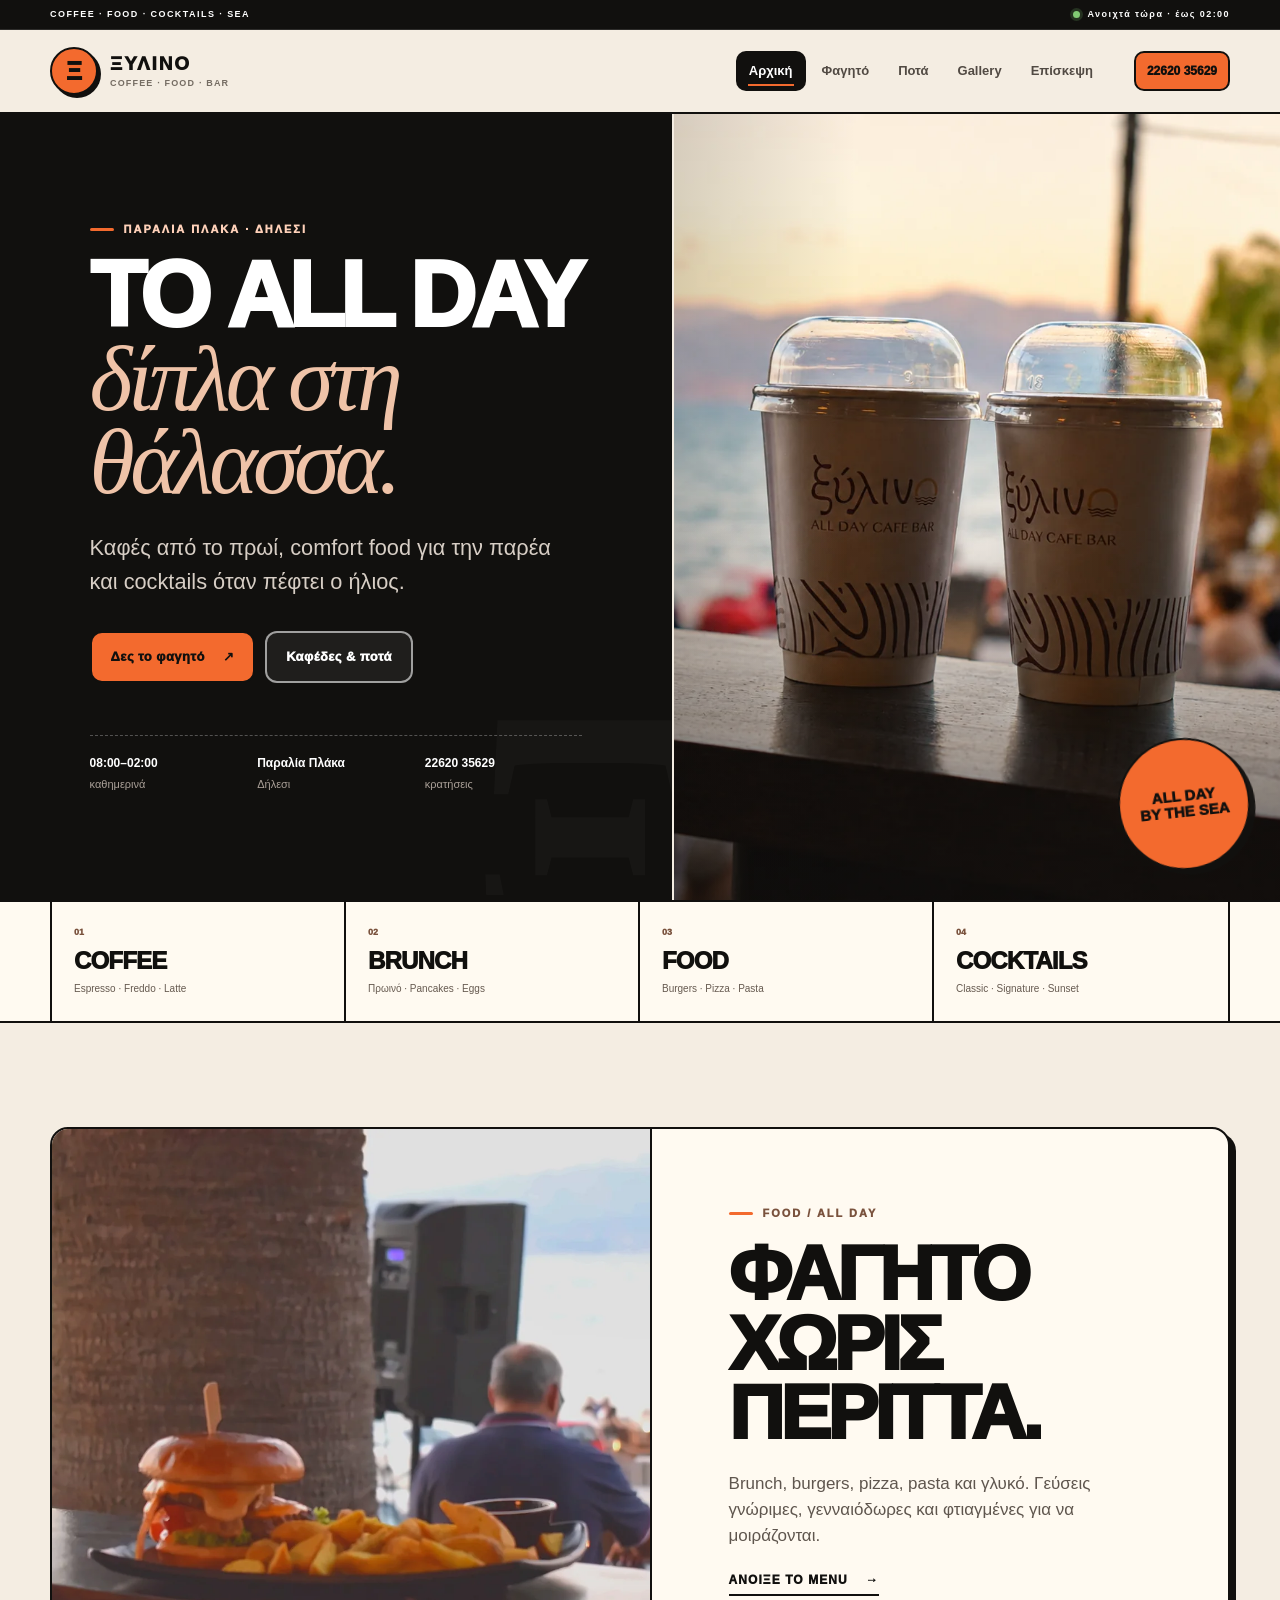
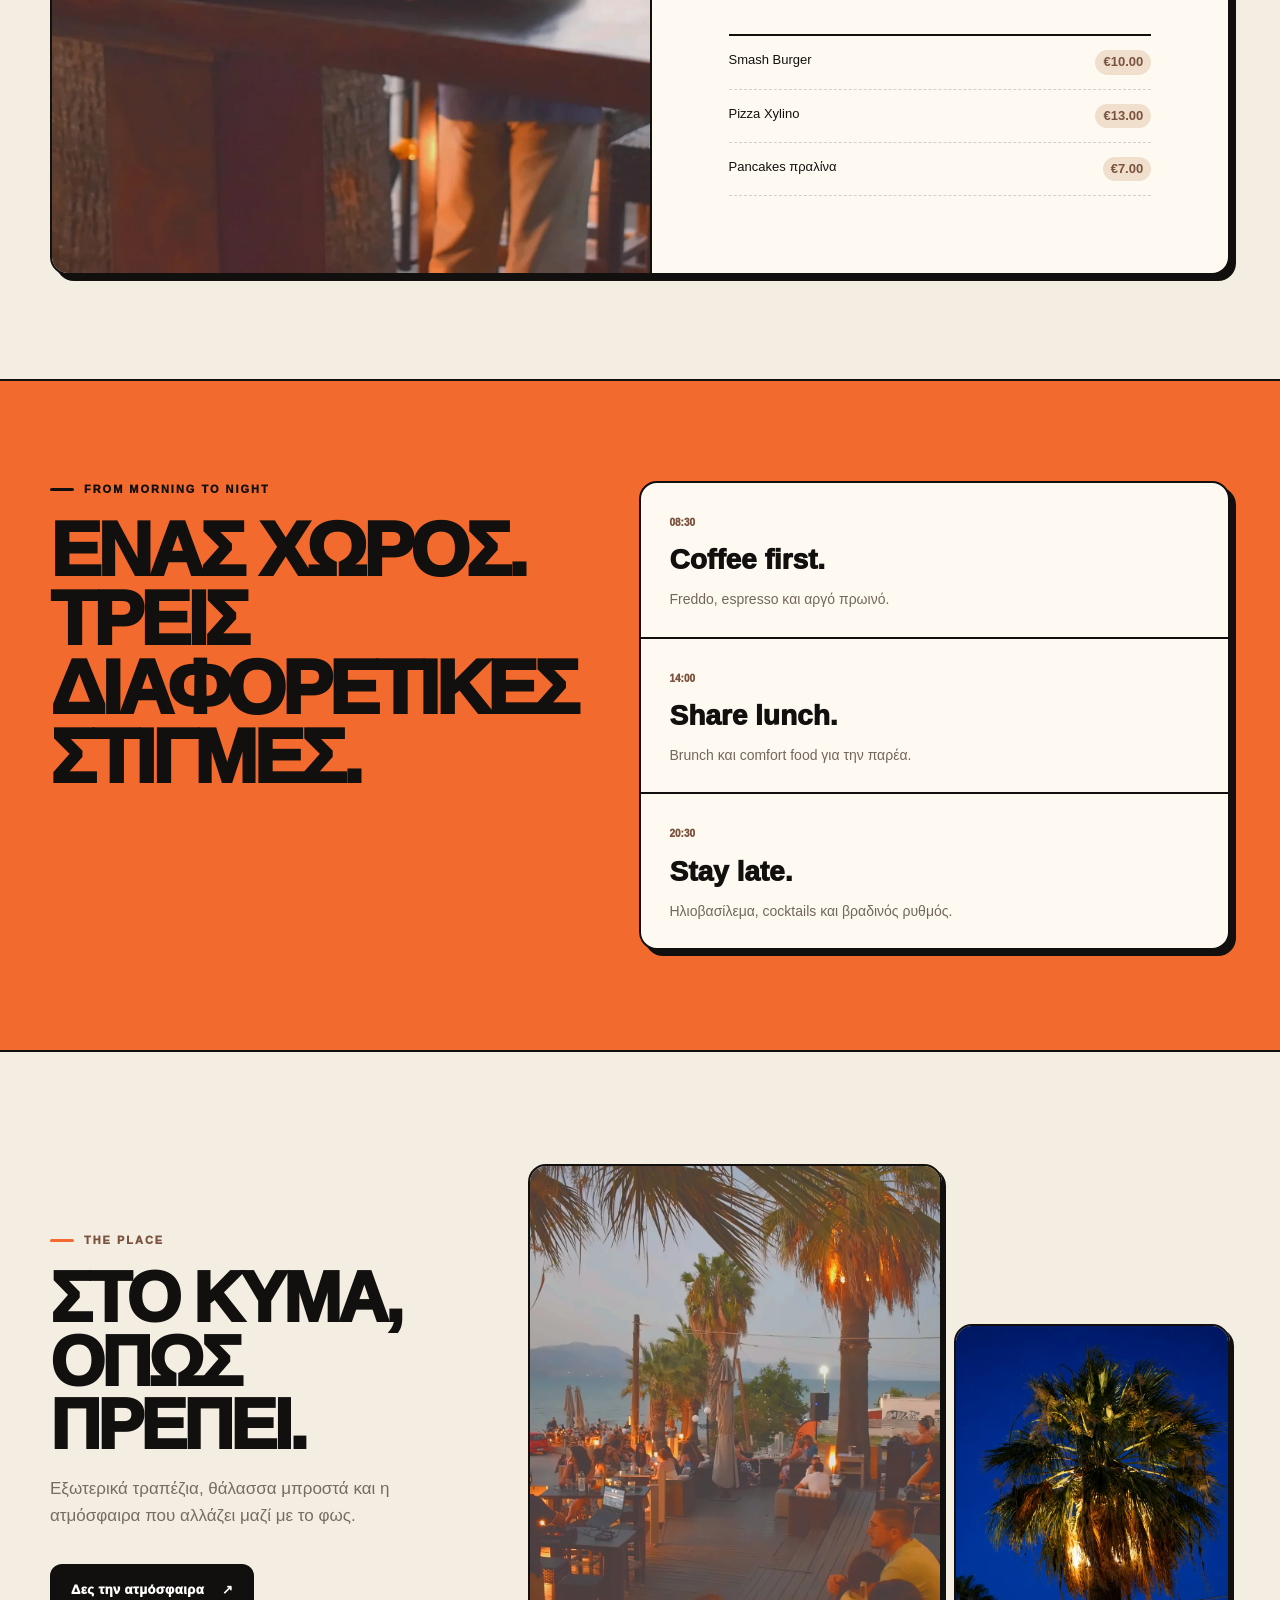
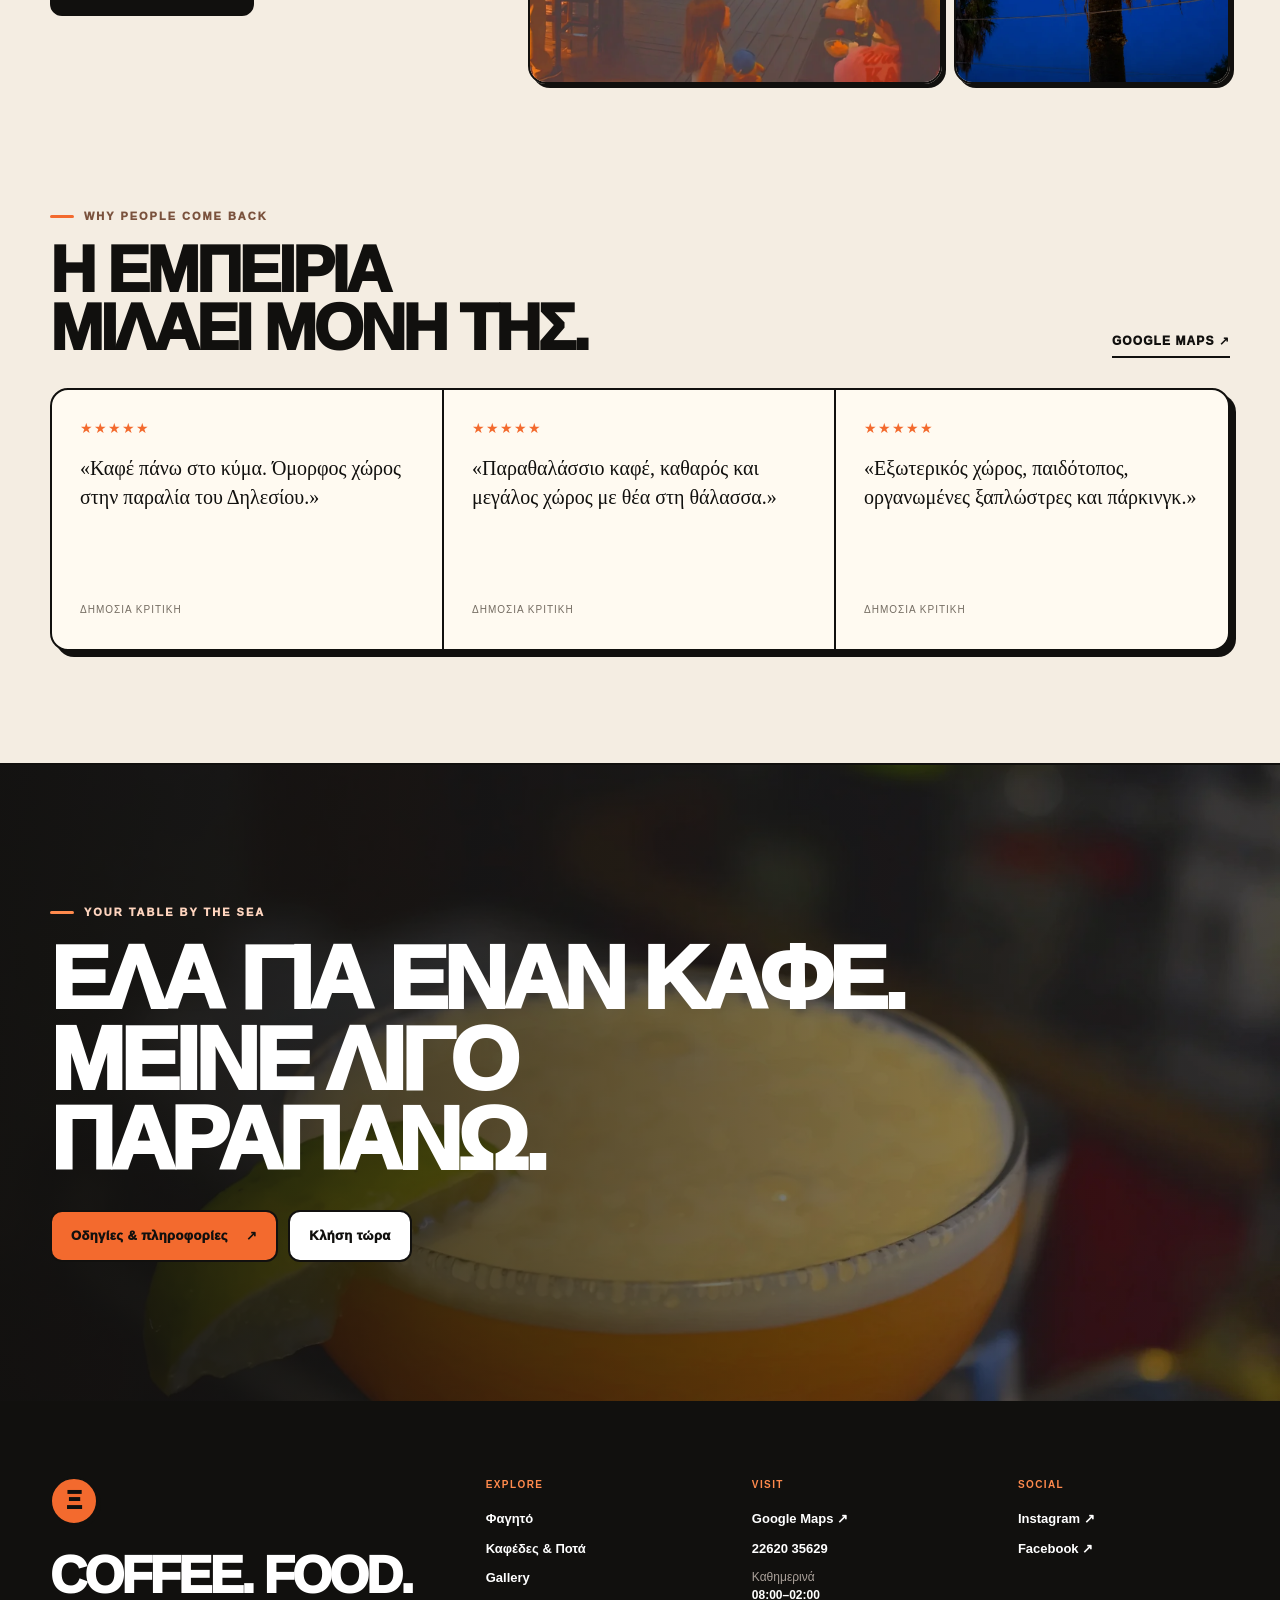
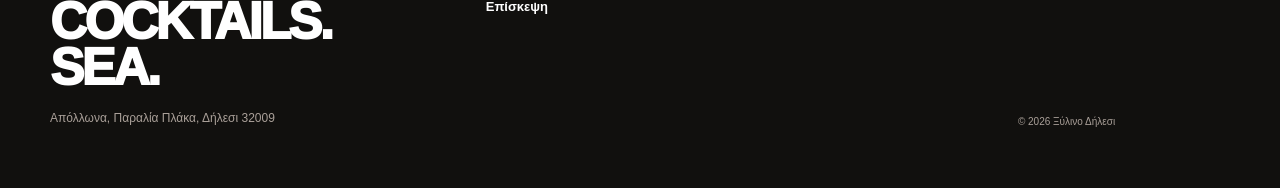
==== index.html @ b6921d98 "Add files via upload" ====
<!doctype html><html lang="el"><head>
<meta charset="utf-8">
<meta name="viewport" content="width=device-width,initial-scale=1,viewport-fit=cover">
<meta name="theme-color" content="#11100e">
<title>Ξύλινο Δήλεσι | Café Bar Restaurant στην Παραλία Πλάκα</title>
<meta name="description" content="Ξύλινο στο Δήλεσι: all day café, bar και restaurant στην Παραλία Πλάκα. Δείτε φαγητό, καφέδες, cocktails, τιμές και στοιχεία επικοινωνίας.">
<meta name="robots" content="index,follow,max-image-preview:large">
<link rel="canonical" href="https://xylinocafe.gr/">
<link rel="alternate" hreflang="el-GR" href="https://xylinocafe.gr/">
<link rel="alternate" hreflang="x-default" href="https://xylinocafe.gr/">
<meta property="og:type" content="website">
<meta property="og:locale" content="el_GR">
<meta property="og:site_name" content="Ξύλινο Δήλεσι">
<meta property="og:title" content="Ξύλινο Δήλεσι | Café Bar Restaurant στην Παραλία Πλάκα">
<meta property="og:description" content="Ξύλινο στο Δήλεσι: all day café, bar και restaurant στην Παραλία Πλάκα. Δείτε φαγητό, καφέδες, cocktails, τιμές και στοιχεία επικοινωνίας.">
<meta property="og:url" content="https://xylinocafe.gr/">
<meta property="og:image" content="https://xylinocafe.gr/assets/images/xylino-og-cover.jpg">
<meta property="og:image:width" content="1200"><meta property="og:image:height" content="630"><meta property="og:image:type" content="image/jpeg">
<meta name="twitter:card" content="summary_large_image"><meta name="twitter:title" content="Ξύλινο Δήλεσι | Café Bar Restaurant στην Παραλία Πλάκα"><meta name="twitter:description" content="Ξύλινο στο Δήλεσι: all day café, bar και restaurant στην Παραλία Πλάκα. Δείτε φαγητό, καφέδες, cocktails, τιμές και στοιχεία επικοινωνίας."><meta name="twitter:image" content="https://xylinocafe.gr/assets/images/xylino-og-cover.jpg">
<script type="application/ld+json">{"@context":"https://schema.org","@type":["CafeOrCoffeeShop","Restaurant","BarOrPub"],"@id":"https://xylinocafe.gr/#business","name":"Ξύλινο Café Bar Restaurant","alternateName":["Ξύλινο","Ξύλινο Δήλεσι","Xylino Cafe"],"url":"https://xylinocafe.gr/","image":"https://xylinocafe.gr/assets/images/xylino-og-cover.jpg","telephone":"+30 22620 35629","description":"All-day café, bar και restaurant δίπλα στη θάλασσα στην Παραλία Πλάκα, Δήλεσι.","servesCuisine":["Καφέ","Brunch","Burgers","Pizza","Pasta","Cocktails"],"priceRange":"€€","acceptsReservations":true,"menu":["https://xylinocafe.gr/menu.html","https://xylinocafe.gr/drinks.html"],"address":{"@type":"PostalAddress","streetAddress":"Απόλλωνα, Παραλία Πλάκα","addressLocality":"Δήλεσι","postalCode":"32009","addressRegion":"Βοιωτία","addressCountry":"GR"},"geo":{"@type":"GeoCoordinates","latitude":38.337,"longitude":23.67},"hasMap":"https://www.google.com/maps/search/?api=1&query=%CE%9E%CF%8D%CE%BB%CE%B9%CE%BD%CE%BF+%CE%94%CE%AE%CE%BB%CE%B5%CF%83%CE%B9","sameAs":["https://www.instagram.com/to_xilino_alldaybar/","https://www.facebook.com/100057059846238/"],"openingHoursSpecification":[{"@type":"OpeningHoursSpecification","dayOfWeek":["Monday","Tuesday","Wednesday","Thursday","Friday","Saturday","Sunday"],"opens":"08:00","closes":"02:00"}],"areaServed":["Δήλεσι","Σχηματάρι","Βοιωτία"]}</script>
<link rel="icon" href="assets/icons/favicon.ico" sizes="any"><link rel="icon" href="assets/icons/favicon-32.png" sizes="32x32" type="image/png"><link rel="apple-touch-icon" href="assets/icons/apple-touch-icon.png" sizes="180x180">
<link rel="stylesheet" href="assets/css/styles.css">
</head><body class="home-page" data-page="index.html"><a class="skip-link" href="#main-content">Μετάβαση στο περιεχόμενο</a>
<header class="site-header" data-header>
  <div class="utility-bar" aria-label="Κατάσταση καταστήματος">
    <div class="container utility-inner">
      <span>COFFEE · FOOD · COCKTAILS · SEA</span>
      <span class="live-status"><i data-open-dot aria-hidden="true"></i><b data-open-status>Καθημερινά 08:00–02:00</b></span>
    </div>
  </div>
  <div class="container header-inner">
    <a class="brand" href="index.html" aria-label="Ξύλινο Δήλεσι - Αρχική">
      <span class="brand-mark" aria-hidden="true">Ξ</span>
      <span class="brand-copy"><strong>ΞΥΛΙΝΟ</strong><small>COFFEE · FOOD · BAR</small></span>
    </a>
    <nav class="desktop-nav" aria-label="Κύρια πλοήγηση"><a class="active" aria-current="page" href="index.html">Αρχική</a><a class="" href="menu.html">Φαγητό</a><a class="" href="drinks.html">Ποτά</a><a class="" href="gallery.html">Gallery</a><a class="" href="contact.html">Επίσκεψη</a></nav>
    <div class="header-actions"><a class="header-call" href="tel:+302262035629">22620 35629</a><button class="menu-toggle" type="button" aria-expanded="false" aria-controls="mobile-menu" data-menu-toggle><span></span><span></span><span></span><b class="sr-only">Άνοιγμα μενού</b></button></div>
  </div>
  <div class="mobile-menu" id="mobile-menu" data-mobile-menu><a class="active" aria-current="page" href="index.html">Αρχική</a><a class="" href="menu.html">Φαγητό</a><a class="" href="drinks.html">Ποτά</a><a class="" href="gallery.html">Gallery</a><a class="" href="contact.html">Επίσκεψη</a><a class="mobile-menu-cta" href="tel:+302262035629">Κράτηση / Κλήση ↗</a></div>
</header><main id="main-content">
<section class="home-hero">
  <div class="hero-copy container">
    <p class="eyebrow">ΠΑΡΑΛΙΑ ΠΛΑΚΑ · ΔΗΛΕΣΙ</p>
    <h1>Το all day<br><em>δίπλα στη θάλασσα.</em></h1>
    <p class="hero-text">Καφές από το πρωί, comfort food για την παρέα και cocktails όταν πέφτει ο ήλιος.</p>
    <div class="hero-actions"><a class="btn btn-primary" href="menu.html">Δες το φαγητό <span>↗</span></a><a class="btn btn-ghost" href="drinks.html">Καφέδες & ποτά</a></div>
    <div class="hero-facts"><span><b>08:00–02:00</b> καθημερινά</span><span><b>Παραλία Πλάκα</b> Δήλεσι</span><span><b>22620 35629</b> κρατήσεις</span></div>
  </div>
  <div class="hero-media"><img src="assets/images/coffee-by-the-sea.webp" alt="Καφές δίπλα στη θάλασσα στο Ξύλινο" width="1448" height="1086" fetchpriority="high"><span class="hero-sticker">ALL DAY<br>BY THE SEA</span></div>
</section>
<section class="category-strip" aria-label="Κατηγορίες"><div class="container category-grid"><a href="drinks.html#coffee"><span>01</span><strong>COFFEE</strong><small>Espresso · Freddo · Latte</small></a><a href="menu.html#brunch"><span>02</span><strong>BRUNCH</strong><small>Πρωινό · Pancakes · Eggs</small></a><a href="menu.html#burgers"><span>03</span><strong>FOOD</strong><small>Burgers · Pizza · Pasta</small></a><a href="drinks.html#cocktails"><span>04</span><strong>COCKTAILS</strong><small>Classic · Signature · Sunset</small></a></div></section>
<section class="split-feature container reveal">
  <div class="split-image"><img src="assets/images/burger-sea-view.webp" alt="Burger με θέα τη θάλασσα" width="2000" height="1333" loading="lazy"></div>
  <div class="split-copy"><p class="eyebrow">FOOD / ALL DAY</p><h2>Φαγητό χωρίς<br>περιττά.</h2><p>Brunch, burgers, pizza, pasta και γλυκό. Γεύσεις γνώριμες, γενναιόδωρες και φτιαγμένες για να μοιράζονται.</p><a class="text-link" href="menu.html">Άνοιξε το menu <span>→</span></a><div class="mini-menu"><div><span>Smash Burger</span><b>€10.00</b></div><div><span>Pizza Xylino</span><b>€13.00</b></div><div><span>Pancakes πραλίνα</span><b>€7.00</b></div></div></div>
</section>
<section class="brand-band"><div class="container brand-band-grid"><div><p class="eyebrow light">FROM MORNING TO NIGHT</p><h2>Ένας χώρος.<br>Τρεις διαφορετικές στιγμές.</h2></div><div class="day-cards"><article><span>08:30</span><h3>Coffee first.</h3><p>Freddo, espresso και αργό πρωινό.</p></article><article><span>14:00</span><h3>Share lunch.</h3><p>Brunch και comfort food για την παρέα.</p></article><article><span>20:30</span><h3>Stay late.</h3><p>Ηλιοβασίλεμα, cocktails και βραδινός ρυθμός.</p></article></div></div></section>
<section class="photo-story container reveal"><div class="photo-story-copy"><p class="eyebrow">THE PLACE</p><h2>Στο κύμα,<br>όπως πρέπει.</h2><p>Εξωτερικά τραπέζια, θάλασσα μπροστά και η ατμόσφαιρα που αλλάζει μαζί με το φως.</p><a class="btn btn-dark" href="gallery.html">Δες την ατμόσφαιρα <span>↗</span></a></div><div class="photo-story-grid"><img src="assets/images/seaside-terrace-sunset.webp" alt="Παραθαλάσσια τραπέζια στο ηλιοβασίλεμα" width="2000" height="1333" loading="lazy"><img src="assets/images/illuminated-palm-night.webp" alt="Η ατμόσφαιρα του Ξύλινου τη νύχτα" width="1536" height="1024" loading="lazy"></div></section>
<section class="reviews-section container"><div class="section-head"><div><p class="eyebrow">WHY PEOPLE COME BACK</p><h2>Η εμπειρία<br>μιλάει μόνη της.</h2></div><a class="text-link" href="https://www.google.com/maps/search/?api=1&amp;query=%CE%9E%CF%8D%CE%BB%CE%B9%CE%BD%CE%BF+%CE%94%CE%AE%CE%BB%CE%B5%CF%83%CE%B9" target="_blank" rel="noopener noreferrer">Google Maps ↗</a></div><div class="review-grid"><article><div class="stars">★★★★★</div><p>«Καφέ πάνω στο κύμα. Όμορφος χώρος στην παραλία του Δηλεσίου.»</p><span>Δημόσια κριτική</span></article><article><div class="stars">★★★★★</div><p>«Παραθαλάσσιο καφέ, καθαρός και μεγάλος χώρος με θέα στη θάλασσα.»</p><span>Δημόσια κριτική</span></article><article><div class="stars">★★★★★</div><p>«Εξωτερικός χώρος, παιδότοπος, οργανωμένες ξαπλώστρες και πάρκινγκ.»</p><span>Δημόσια κριτική</span></article></div></section>
<section class="visit-banner"><img src="assets/images/orange-cocktail.webp" alt="Cocktail στο ηλιοβασίλεμα" width="2000" height="1333" loading="lazy"><div class="visit-banner-overlay"></div><div class="container visit-banner-copy"><p class="eyebrow light">YOUR TABLE BY THE SEA</p><h2>Έλα για έναν καφέ.<br>Μείνε λίγο παραπάνω.</h2><div><a class="btn btn-primary" href="contact.html">Οδηγίες & πληροφορίες <span>↗</span></a><a class="btn btn-light" href="tel:+302262035629">Κλήση τώρα</a></div></div></section>
</main><footer class="site-footer">
  <div class="container footer-grid">
    <div class="footer-lead"><span class="brand-mark">Ξ</span><h2>Coffee. Food.<br>Cocktails. Sea.</h2><p>Απόλλωνα, Παραλία Πλάκα, Δήλεσι 32009</p></div>
    <div><h3>Explore</h3><a href="menu.html">Φαγητό</a><a href="drinks.html">Καφέδες &amp; Ποτά</a><a href="gallery.html">Gallery</a><a href="contact.html">Επίσκεψη</a></div>
    <div><h3>Visit</h3><a href="https://www.google.com/maps/dir/?api=1&amp;destination=38.337%2C23.670" target="_blank" rel="noopener noreferrer">Google Maps ↗</a><a href="tel:+302262035629">22620 35629</a><p>Καθημερινά<br><strong>08:00–02:00</strong></p></div>
    <div><h3>Social</h3><a href="https://www.instagram.com/to_xilino_alldaybar/" target="_blank" rel="noopener noreferrer">Instagram ↗</a><a href="https://www.facebook.com/100057059846238/" target="_blank" rel="noopener noreferrer">Facebook ↗</a><p class="footer-meta">© <span data-year></span> Ξύλινο Δήλεσι</p></div>
  </div>
</footer>
<nav class="mobile-dock" aria-label="Κινητή πλοήγηση"><a class="active" aria-current="page" href="index.html"><span>Αρχική</span></a><a class="" href="menu.html"><span>Φαγητό</span></a><a class="" href="drinks.html"><span>Ποτά</span></a><a class="" href="gallery.html"><span>Gallery</span></a><a class="" href="contact.html"><span>Επίσκεψη</span></a></nav>
<script defer src="assets/js/app.js"></script></body></html>
---- assets/css/styles.css ----
:root{
  --ink:#11100e;
  --ink-soft:#24211d;
  --paper:#f4ede2;
  --paper-2:#fffaf1;
  --cream:#eadfce;
  --muted:#756d63;
  --accent:#f36a2e;
  --accent-2:#ff8a4d;
  --coffee:#7a523d;
  --sage:#7f8b70;
  --white:#fff;
  --line:rgba(17,16,14,.18);
  --line-dark:rgba(255,255,255,.16);
  --shadow:0 18px 45px rgba(39,30,24,.14);
  --shadow-hard:6px 6px 0 #11100e;
  --radius:18px;
  --container:min(1180px,calc(100% - 40px));
  --header-h:112px;
}
*{box-sizing:border-box}
html{scroll-behavior:smooth;background:var(--paper)}
body{margin:0;background:var(--paper);color:var(--ink);font-family:Inter,ui-sans-serif,-apple-system,BlinkMacSystemFont,"Segoe UI",Roboto,Arial,sans-serif;line-height:1.55;-webkit-font-smoothing:antialiased}
body::before{content:"";position:fixed;inset:0;pointer-events:none;z-index:9998;opacity:.025;background-image:radial-gradient(#111 0.7px,transparent .7px);background-size:6px 6px}
body.menu-open,body.lightbox-open{overflow:hidden}
[hidden]{display:none!important}
a{color:inherit;text-decoration:none}
button,input{font:inherit}
button{color:inherit}
img{display:block;width:100%;height:auto}
.container{width:var(--container);margin-inline:auto}
.sr-only{position:absolute!important;width:1px!important;height:1px!important;padding:0!important;margin:-1px!important;overflow:hidden!important;clip:rect(0,0,0,0)!important;white-space:nowrap!important;border:0!important}
.skip-link{position:fixed;left:16px;top:-80px;z-index:10000;padding:12px 16px;background:var(--accent);color:var(--ink);border:2px solid var(--ink);border-radius:10px;font-weight:900;transition:.2s}.skip-link:focus{top:16px}
:focus-visible{outline:3px solid var(--accent);outline-offset:4px}

/* Shared type / buttons */
h1,h2,h3,p{margin-top:0}
h1,h2{font-family:"Arial Narrow",Arial,Helvetica,sans-serif;font-weight:950;letter-spacing:-.055em;line-height:.9}
h1 em,h2 em{font-family:Georgia,"Times New Roman",serif;font-weight:400;letter-spacing:-.05em}
.eyebrow{display:flex;align-items:center;gap:10px;margin:0 0 17px;color:var(--coffee);font-size:11px;font-weight:950;letter-spacing:.18em;text-transform:uppercase}.eyebrow::before{content:"";width:24px;height:3px;background:var(--accent);border-radius:999px}.eyebrow.light{color:#ffd5bf}.eyebrow.light::before{background:var(--accent-2)}
.btn{display:inline-flex;align-items:center;justify-content:center;gap:18px;min-height:52px;padding:13px 19px;border:2px solid var(--ink);border-radius:12px;font-size:13px;font-weight:950;letter-spacing:.03em;cursor:pointer;transition:transform .18s,box-shadow .18s,background .18s,color .18s}.btn:hover{transform:translate(-2px,-2px);box-shadow:4px 4px 0 rgba(17,16,14,.95)}.btn-primary{background:var(--accent);color:var(--ink)}.btn-primary:hover{background:var(--accent-2)}.btn-dark{background:var(--ink);color:#fff}.btn-dark:hover{box-shadow:4px 4px 0 var(--accent)}.btn-ghost{border-color:rgba(255,255,255,.58);color:#fff;background:rgba(255,255,255,.06)}.btn-ghost:hover{background:#fff;color:var(--ink);box-shadow:4px 4px 0 var(--accent)}.btn-light{background:#fff;color:var(--ink)}
.text-link{display:inline-flex;gap:18px;align-items:center;font-size:12px;font-weight:950;text-transform:uppercase;letter-spacing:.09em;border-bottom:2px solid currentColor;padding-bottom:5px}.text-link span{transition:transform .18s}.text-link:hover span{transform:translateX(4px)}
.reveal{opacity:1;transform:none}.reveal.is-visible{animation:reveal-in .55s ease both}@keyframes reveal-in{from{opacity:.35;transform:translateY(14px)}to{opacity:1;transform:none}}

/* Header */
.site-header{position:sticky;top:0;z-index:200;background:rgba(244,237,226,.96);border-bottom:2px solid var(--ink);transition:box-shadow .22s,background .22s}.site-header.is-scrolled{box-shadow:0 10px 26px rgba(17,16,14,.11);background:rgba(255,250,241,.97)}
.utility-bar{height:30px;background:var(--ink);color:#fff;border-bottom:1px solid rgba(255,255,255,.12)}.utility-inner{height:100%;display:flex;align-items:center;justify-content:space-between;gap:20px;font-size:9px;font-weight:900;letter-spacing:.16em}.live-status{display:inline-flex;align-items:center;gap:7px}.live-status i{width:7px;height:7px;border-radius:50%;background:var(--accent);box-shadow:0 0 0 3px rgba(243,106,46,.18)}.live-status.is-open i{background:#81ca73;box-shadow:0 0 0 3px rgba(129,202,115,.18)}.live-status.is-closed i{background:#ff765f;box-shadow:0 0 0 3px rgba(255,118,95,.2)}
.header-inner{height:82px;display:flex;align-items:center;gap:28px}.brand{display:inline-flex;align-items:center;gap:12px;min-width:max-content}.brand-mark{display:grid;place-items:center;width:48px;height:48px;border-radius:50%;background:var(--accent);color:var(--ink);border:2px solid var(--ink);font-size:25px;font-weight:950;line-height:1;box-shadow:3px 3px 0 var(--ink)}.brand-copy{display:flex;flex-direction:column;line-height:1.02}.brand-copy strong{font-family:"Arial Narrow",Arial,sans-serif;font-size:19px;font-weight:950;letter-spacing:.1em}.brand-copy small{margin-top:6px;color:var(--muted);font-size:9px;font-weight:850;letter-spacing:.13em}
.desktop-nav{margin-left:auto;display:flex;align-items:center;gap:3px}.desktop-nav a{position:relative;padding:10px 13px;border-radius:10px;font-size:13px;font-weight:850;color:#514a43;transition:.18s}.desktop-nav a:hover{background:var(--cream);color:var(--ink)}.desktop-nav a.active{background:var(--ink);color:#fff}.desktop-nav a.active::after{content:"";position:absolute;left:12px;right:12px;bottom:5px;height:2px;background:var(--accent)}
.header-actions{display:flex;align-items:center;gap:12px}.header-call{font-size:12px;font-weight:950;padding:9px 11px;border:2px solid var(--ink);border-radius:10px;background:var(--accent);transition:.18s}.header-call:hover{transform:translate(-1px,-1px);box-shadow:3px 3px 0 var(--ink)}.menu-toggle{display:none;width:44px;height:44px;padding:10px;border:2px solid var(--ink);background:var(--paper-2);border-radius:11px;cursor:pointer}.menu-toggle span{display:block;width:100%;height:2px;background:var(--ink);margin:4px 0;transition:.25s}.mobile-menu{display:none}.mobile-dock{display:none}

/* Home */
.home-hero{min-height:calc(100vh - var(--header-h));display:grid;grid-template-columns:minmax(0,1.05fr) minmax(420px,.95fr);background:var(--ink);color:#fff;border-bottom:2px solid var(--ink)}.hero-copy{position:relative;width:auto;margin:0;padding:clamp(72px,8vw,120px) clamp(34px,7vw,96px);align-self:center;overflow:hidden}.hero-copy::after{content:"Ξ";position:absolute;right:-40px;bottom:-120px;font-family:Georgia,serif;font-size:360px;font-weight:900;line-height:1;color:rgba(255,255,255,.025);pointer-events:none}.hero-copy .eyebrow{color:#ffd1b9}.hero-copy h1{position:relative;z-index:1;font-size:clamp(58px,7.2vw,112px);margin-bottom:27px;max-width:880px;text-transform:uppercase}.hero-copy h1 em{display:inline-block;color:#efc3a8;text-transform:none}.hero-text{position:relative;z-index:1;max-width:620px;color:#d7cec5;font-size:clamp(17px,1.7vw,22px);line-height:1.55}.hero-actions{position:relative;z-index:1;display:flex;gap:10px;flex-wrap:wrap;margin-top:33px}.hero-facts{position:relative;z-index:1;display:grid;grid-template-columns:repeat(3,1fr);gap:10px;margin-top:52px;padding-top:18px;border-top:1px dashed rgba(255,255,255,.28)}.hero-facts span{display:flex;flex-direction:column;color:#aaa098;font-size:11px}.hero-facts b{color:#fff;font-size:12px;margin-bottom:3px}.hero-media{position:relative;min-height:540px;overflow:hidden;border-left:2px solid var(--paper)}.hero-media::after{content:"";position:absolute;inset:0;background:linear-gradient(0deg,rgba(17,16,14,.52),transparent 48%),linear-gradient(90deg,rgba(17,16,14,.16),transparent 30%)}.hero-media img{width:100%;height:100%;object-fit:cover;position:absolute;inset:0}.hero-sticker{position:absolute;z-index:2;right:30px;bottom:30px;display:grid;place-items:center;width:132px;height:132px;border-radius:50%;background:var(--accent);color:var(--ink);border:2px solid var(--ink);box-shadow:5px 5px 0 rgba(17,16,14,.95);font-size:15px;font-weight:950;line-height:1.08;text-align:center;transform:rotate(-6deg)}
.category-strip{background:var(--paper-2);border-bottom:2px solid var(--ink)}.category-grid{display:grid;grid-template-columns:repeat(4,1fr);border-left:2px solid var(--ink);border-right:2px solid var(--ink)}.category-grid a{position:relative;padding:24px 22px;border-right:2px solid var(--ink);display:grid;gap:2px;overflow:hidden;transition:.18s}.category-grid a:last-child{border-right:0}.category-grid a:hover{background:var(--accent);transform:translateY(-2px)}.category-grid span{font-size:9px;font-weight:950;color:var(--coffee)}.category-grid strong{font-family:"Arial Narrow",Arial,sans-serif;font-size:24px;font-weight:950;letter-spacing:-.035em}.category-grid small{font-size:10px;color:#665a50}.category-grid a:hover small,.category-grid a:hover span{color:var(--ink)}
.split-feature{display:grid;grid-template-columns:1.02fr .98fr;min-height:670px;margin-top:104px;margin-bottom:104px;background:var(--paper-2);border:2px solid var(--ink);border-radius:var(--radius);overflow:hidden;box-shadow:var(--shadow-hard)}.split-image{min-height:580px;border-right:2px solid var(--ink)}.split-image img{height:100%;object-fit:cover}.split-copy{padding:clamp(42px,6vw,82px);align-self:center}.split-copy h2{font-size:clamp(52px,6vw,86px);margin-bottom:24px;text-transform:uppercase}.split-copy>p:not(.eyebrow){font-size:17px;color:#5f564e;max-width:520px}.mini-menu{margin-top:38px;border-top:2px solid var(--ink)}.mini-menu div{display:flex;justify-content:space-between;gap:20px;padding:14px 0;border-bottom:1px dashed var(--line);font-size:13px}.mini-menu b{color:var(--coffee);background:#f0dfcd;border-radius:999px;padding:2px 8px}
.brand-band{background:var(--accent);color:var(--ink);padding:100px 0;border-block:2px solid var(--ink)}.brand-band-grid{display:grid;grid-template-columns:.88fr 1.12fr;gap:64px;align-items:start}.brand-band .eyebrow.light{color:var(--ink)}.brand-band .eyebrow.light::before{background:var(--ink)}.brand-band h2{font-size:clamp(56px,6vw,88px);margin:0;text-transform:uppercase}.day-cards{display:grid;border:2px solid var(--ink);border-radius:var(--radius);overflow:hidden;background:var(--paper-2);box-shadow:var(--shadow-hard)}.day-cards article{padding:26px 28px;border-bottom:2px solid var(--ink);transition:.18s}.day-cards article:last-child{border-bottom:0}.day-cards article:hover{background:var(--ink);color:#fff}.day-cards span{font-size:10px;font-weight:950;color:var(--coffee)}.day-cards article:hover span{color:var(--accent-2)}.day-cards h3{font-family:"Arial Narrow",Arial,sans-serif;font-size:28px;font-weight:950;margin:5px 0 7px}.day-cards p{color:#71675e;margin:0;font-size:14px}.day-cards article:hover p{color:#d7cec6}
.photo-story{padding:112px 0;display:grid;grid-template-columns:.74fr 1.26fr;gap:66px;align-items:center}.photo-story-copy h2{font-size:clamp(54px,5.5vw,82px);margin-bottom:20px;text-transform:uppercase}.photo-story-copy>p:not(.eyebrow){color:var(--muted);font-size:17px}.photo-story-copy .btn{margin-top:18px}.photo-story-grid{display:grid;grid-template-columns:1.2fr .8fr;gap:12px;align-items:end}.photo-story-grid img{height:520px;object-fit:cover;border:2px solid var(--ink);border-radius:var(--radius);box-shadow:4px 4px 0 var(--ink)}.photo-story-grid img:nth-child(2){height:360px}
.reviews-section{padding:12px 0 112px}.section-head{display:flex;justify-content:space-between;align-items:end;gap:28px;margin-bottom:30px}.section-head h2{font-size:clamp(50px,5vw,74px);margin:0;text-transform:uppercase}.review-grid{display:grid;grid-template-columns:repeat(3,1fr);border:2px solid var(--ink);border-radius:var(--radius);overflow:hidden;box-shadow:var(--shadow-hard);background:var(--paper-2)}.review-grid article{padding:28px;border-right:2px solid var(--ink)}.review-grid article:last-child{border-right:0}.review-grid p{font-family:Georgia,serif;font-size:20px;line-height:1.46;min-height:122px}.review-grid span{font-size:10px;color:var(--muted);text-transform:uppercase;letter-spacing:.1em}.stars{color:var(--accent);letter-spacing:.08em;margin-bottom:15px;font-size:14px}
.visit-banner{position:relative;min-height:640px;color:#fff;display:grid;place-items:center;overflow:hidden;border-block:2px solid var(--ink)}.visit-banner>img{position:absolute;inset:0;width:100%;height:100%;object-fit:cover}.visit-banner-overlay{position:absolute;inset:0;background:linear-gradient(90deg,rgba(17,16,14,.91),rgba(17,16,14,.28))}.visit-banner-copy{position:relative;z-index:1}.visit-banner-copy h2{font-size:clamp(60px,7vw,100px);max-width:920px;margin-bottom:30px;text-transform:uppercase}.visit-banner-copy>div{display:flex;gap:10px;flex-wrap:wrap}

/* Menu / drinks */
.menu-hero{background:var(--ink);color:#fff;padding:58px 0 66px;border-bottom:2px solid var(--ink)}.menu-hero-grid{display:grid;grid-template-columns:1fr 1fr;gap:56px;align-items:center}.menu-hero h1{font-size:clamp(56px,6.4vw,94px);margin-bottom:25px;text-transform:uppercase}.menu-hero h1 em{color:#f0c2a5;text-transform:none}.menu-hero p:not(.eyebrow){color:#c8bfb7;font-size:17px;max-width:620px}.menu-hero .btn{margin-top:18px}.menu-hero-image{position:relative;height:510px;border-radius:var(--radius);overflow:hidden;border:2px solid var(--paper);box-shadow:6px 6px 0 var(--accent)}.menu-hero-image img{height:100%;object-fit:cover}.menu-hero-image>span{position:absolute;left:16px;bottom:16px;padding:8px 10px;border:2px solid var(--ink);background:var(--accent);color:var(--ink);border-radius:9px;font-size:10px;font-weight:950;letter-spacing:.12em}
.menu-tools{position:sticky;top:var(--header-h);z-index:120;background:rgba(244,237,226,.97);backdrop-filter:blur(12px);border-bottom:2px solid var(--ink);padding:14px 0}.menu-search{display:grid;grid-template-columns:170px 1fr auto;align-items:center;gap:12px;margin-bottom:11px}.menu-search label{font-size:10px;font-weight:950;text-transform:uppercase;letter-spacing:.12em}.menu-search>div{position:relative}.menu-search input{width:100%;height:45px;padding:0 48px 0 14px;border:2px solid var(--ink);border-radius:10px;background:var(--paper-2);outline:0}.menu-search input:focus{box-shadow:3px 3px 0 var(--accent)}.menu-search button{position:absolute;right:5px;top:5px;width:35px;height:35px;border:0;border-radius:8px;background:var(--ink);color:#fff;font-size:20px;cursor:pointer}.menu-search button:hover{background:var(--accent);color:var(--ink)}.menu-search p{margin:0;min-width:96px;font-size:11px;color:var(--coffee);font-weight:850;text-align:right}
.category-chips{display:flex;gap:7px;overflow:auto;padding-bottom:2px;scrollbar-width:thin}.category-chips a{flex:0 0 auto;padding:8px 11px;border:2px solid var(--ink);border-radius:9px;background:var(--paper-2);font-size:9px;font-weight:950;letter-spacing:.08em;transition:.15s}.category-chips a:hover,.category-chips a.active{background:var(--ink);color:#fff}.category-chips a.active{box-shadow:3px 3px 0 var(--accent)}
.menu-page-layout{padding:74px 0 110px;display:grid;gap:88px}.menu-section{scroll-margin-top:190px}.menu-section-title{display:grid;grid-template-columns:1fr auto;align-items:end;gap:30px;padding-bottom:18px;margin-bottom:8px;border-bottom:3px solid var(--ink)}.menu-section-title>div{display:grid;grid-template-columns:auto 1fr;column-gap:15px;align-items:end}.menu-section-title span{grid-row:1/4;align-self:center;font-family:Georgia,serif;font-size:54px;color:var(--accent);line-height:1}.menu-section-title p{margin:0;color:var(--muted);font-size:11px;font-weight:750}.menu-section-title h2{grid-column:2;font-size:clamp(43px,5vw,65px);margin:1px 0 0;text-transform:uppercase}.menu-section-title small{font-size:10px;font-weight:850;text-transform:uppercase;letter-spacing:.1em;color:var(--muted)}.menu-items{display:grid;grid-template-columns:1fr 1fr}.menu-item{position:relative;display:flex;justify-content:space-between;align-items:flex-start;gap:22px;min-height:116px;padding:20px 18px 20px 0;border-bottom:1px dashed rgba(17,16,14,.28);transition:.15s}.menu-item:nth-child(even){padding-left:20px;border-left:2px solid var(--ink)}.menu-item:nth-child(odd){padding-right:20px}.menu-item:hover{background:rgba(243,106,46,.08)}.menu-item h3{font-size:16px;margin:0 0 5px;font-weight:900}.menu-item p{margin:0;color:var(--muted);font-size:12px;line-height:1.48;max-width:470px}.menu-item>strong{flex:0 0 auto;padding:5px 8px;border:2px solid var(--ink);border-radius:999px;background:var(--accent);font-size:12px;box-shadow:2px 2px 0 var(--ink)}.menu-empty{padding:35px;border:2px dashed var(--ink);border-radius:var(--radius);text-align:center;background:var(--paper-2)}.menu-empty h3{font-size:24px;margin-bottom:8px}.menu-empty p{color:var(--muted);margin:0}
.menu-cta{background:var(--accent);padding:74px 0;border-block:2px solid var(--ink)}.menu-cta>.container{display:flex;align-items:center;justify-content:space-between;gap:35px}.menu-cta h2{font-size:clamp(46px,5vw,68px);margin:0;text-transform:uppercase}.menu-cta p{margin:8px 0 0;color:#5d301e}.menu-cta .btn{flex:0 0 auto}

/* Gallery */
.page-hero.gallery-hero{position:relative;min-height:680px;display:flex;align-items:flex-end;color:#fff;background:var(--ink);overflow:hidden;border-bottom:2px solid var(--ink)}.gallery-hero::before{content:"";position:absolute;inset:0;background:url('../images/xylino-bar-interior.webp') center/cover no-repeat;filter:saturate(.86)}.gallery-hero::after{content:"";position:absolute;inset:0;background:linear-gradient(0deg,rgba(17,16,14,.92),rgba(17,16,14,.1) 70%)}.gallery-hero>.container{position:relative;z-index:1;padding-bottom:64px}.gallery-hero h1{font-size:clamp(72px,9vw,132px);margin:0;max-width:1000px;text-transform:uppercase}.gallery-hero h1 em{color:#f2c5aa;text-transform:none}.gallery-hero p:not(.eyebrow){max-width:630px;color:#d4cbc3;font-size:17px}.gallery-intro{display:grid;grid-template-columns:.8fr 1.2fr;gap:60px;padding:92px 0 46px;align-items:end}.gallery-intro h2{font-size:clamp(54px,5.5vw,82px);margin:0;text-transform:uppercase}.gallery-intro>div:last-child{max-width:650px;color:var(--muted);font-size:17px}
.gallery-grid{display:grid;grid-template-columns:repeat(3,1fr);grid-auto-flow:dense;gap:12px;padding-bottom:88px}.gallery-card{position:relative;min-height:390px;padding:0;border:2px solid var(--ink);border-radius:var(--radius);overflow:hidden;background:var(--ink);cursor:zoom-in;box-shadow:3px 3px 0 var(--ink)}.gallery-card--wide{grid-column:span 2}.gallery-card img{width:100%;height:100%;object-fit:cover;position:absolute;inset:0;transition:transform .45s ease,filter .35s}.gallery-card::after{content:"";position:absolute;inset:0;background:linear-gradient(0deg,rgba(17,16,14,.82),transparent 55%)}.gallery-card span{position:absolute;z-index:2;left:18px;right:18px;bottom:17px;display:grid;gap:2px;text-align:left;color:#fff}.gallery-card small{font-size:9px;font-weight:900;text-transform:uppercase;letter-spacing:.12em;color:#ffc9ad}.gallery-card strong{font-size:16px}.gallery-card:hover img{transform:scale(1.035);filter:saturate(1.06)}.gallery-card:hover{outline:3px solid var(--accent);outline-offset:-3px}.gallery-cta{margin-bottom:96px;padding:34px;display:flex;justify-content:space-between;align-items:center;gap:36px;border:2px solid var(--ink);border-radius:var(--radius);background:var(--accent);box-shadow:var(--shadow-hard)}.gallery-cta h2{font-size:clamp(42px,4vw,62px);margin-bottom:8px;text-transform:uppercase}.gallery-cta p{margin:0}.gallery-cta>div:last-child{display:flex;gap:8px;flex-wrap:wrap;justify-content:flex-end}
.lightbox{position:fixed;z-index:1000;inset:0;background:rgba(10,9,8,.96);display:grid;grid-template-columns:64px 1fr 64px;align-items:center;gap:12px;padding:28px;color:#fff}.lightbox figure{margin:0;display:grid;place-items:center}.lightbox img{width:auto;max-width:min(100%,1200px);max-height:calc(100vh - 130px);object-fit:contain;border:2px solid #fff;border-radius:10px}.lightbox figcaption{width:min(100%,1200px);padding-top:10px;display:flex;justify-content:space-between;gap:16px}.lightbox figcaption small{color:#d2c3b9}.lightbox button{width:52px;height:52px;border:2px solid #fff;border-radius:50%;background:var(--ink);color:#fff;font-size:26px;cursor:pointer}.lightbox button:hover{background:var(--accent);color:var(--ink);border-color:var(--accent)}.lightbox-close{position:absolute;right:22px;top:22px;z-index:2}.lightbox-prev,.lightbox-next{justify-self:center}

/* Contact */
.contact-hero{position:relative;min-height:680px;color:#fff;display:grid;align-items:end;overflow:hidden;background:var(--ink);border-bottom:2px solid var(--ink)}.contact-hero-media{position:absolute;inset:0}.contact-hero-media::after{content:"";position:absolute;inset:0;background:linear-gradient(90deg,rgba(17,16,14,.92),rgba(17,16,14,.2)),linear-gradient(0deg,rgba(17,16,14,.65),transparent 55%)}.contact-hero-media img{height:100%;object-fit:cover}.contact-hero-copy{position:relative;z-index:2;padding-bottom:64px}.contact-hero-copy h1{font-size:clamp(66px,8vw,112px);max-width:1000px;margin-bottom:24px;text-transform:uppercase}.contact-hero-copy h1 em{color:#f0c2a6;text-transform:none}.contact-hero-copy>p:not(.eyebrow){max-width:650px;color:#d5ccc5;font-size:17px}.contact-hero-copy>div{display:flex;gap:9px;flex-wrap:wrap;margin-top:28px}
.contact-cards{display:grid;grid-template-columns:repeat(4,1fr);padding:88px 0}.contact-cards article{position:relative;min-height:330px;padding:24px;border:2px solid var(--ink);border-right:0;background:var(--paper-2)}.contact-cards article:first-child{border-radius:var(--radius) 0 0 var(--radius)}.contact-cards article:last-child{border-right:2px solid var(--ink);border-radius:0 var(--radius) var(--radius) 0}.contact-cards article>span{display:grid;place-items:center;width:35px;height:35px;border-radius:50%;background:var(--accent);border:2px solid var(--ink);font-weight:950;font-size:10px}.contact-cards small{display:block;margin:28px 0 9px;color:var(--muted);font-size:9px;font-weight:950;letter-spacing:.13em}.contact-cards h2{font-size:clamp(30px,3vw,42px);margin-bottom:18px;text-transform:uppercase}.contact-cards p{color:var(--muted);font-size:13px}.contact-cards a{display:block;width:max-content;max-width:100%;margin-top:7px;font-size:11px;font-weight:950;border-bottom:2px solid var(--ink)}.contact-cards article:hover{background:#f1dfce}.contact-cards article:hover>span{box-shadow:2px 2px 0 var(--ink)}
.map-section{display:grid;grid-template-columns:1.15fr .85fr;border-block:2px solid var(--ink);background:var(--paper-2)}.map-frame{min-height:610px;border-right:2px solid var(--ink)}.map-frame iframe{display:block;width:100%;height:100%;min-height:610px;border:0;filter:grayscale(.55) contrast(1.04)}.map-copy{padding:clamp(48px,6vw,82px);align-self:center}.map-copy h2{font-size:clamp(50px,5vw,74px);margin-bottom:22px;text-transform:uppercase}.map-copy>p:not(.eyebrow){color:var(--muted);font-size:16px}.map-details{margin:30px 0;border-top:2px solid var(--ink)}.map-details div{display:flex;justify-content:space-between;gap:18px;padding:13px 0;border-bottom:1px dashed var(--line);font-size:12px}.map-details span{color:var(--muted)}.map-details b{text-align:right}
.contact-final{background:var(--ink);color:#fff;padding:100px 0}.contact-final h2{font-size:clamp(58px,7vw,98px);max-width:900px;margin-bottom:28px;text-transform:uppercase}

/* 404 */
.not-found{min-height:calc(100vh - var(--header-h));display:grid;place-items:center;background:var(--paper);padding:70px 0}.not-found>.container{position:relative;max-width:900px;text-align:center}.not-found>.container>span{display:block;font-family:"Arial Narrow",Arial,sans-serif;font-size:clamp(130px,24vw,330px);font-weight:950;line-height:.72;color:var(--accent);-webkit-text-stroke:2px var(--ink);text-shadow:7px 7px 0 var(--ink);margin-bottom:50px}.not-found h1{font-size:clamp(58px,7vw,90px);margin-bottom:20px;text-transform:uppercase}.not-found p:not(.eyebrow){color:var(--muted);font-size:17px}.not-found>div>div{display:flex;justify-content:center;gap:9px;flex-wrap:wrap;margin-top:28px}

/* Footer */
.site-footer{background:var(--ink);color:#fff;padding:72px 0 48px;border-top:2px solid var(--ink)}.footer-grid{display:grid;grid-template-columns:1.8fr 1fr 1fr 1fr;gap:54px}.footer-lead .brand-mark{margin-bottom:28px}.footer-lead h2{font-size:clamp(42px,4vw,58px);margin-bottom:18px;text-transform:uppercase}.footer-lead p{color:#aca29b;font-size:13px}.footer-grid>div:not(.footer-lead){display:flex;flex-direction:column;align-items:flex-start;gap:9px}.footer-grid h3{color:var(--accent-2);font-size:10px;text-transform:uppercase;letter-spacing:.14em;margin-bottom:8px}.footer-grid a{font-size:13px;font-weight:750}.footer-grid a:hover{color:var(--accent-2)}.footer-grid p{color:#aaa099;font-size:12px}.footer-grid p strong{color:#fff}.footer-meta{margin-top:auto!important;font-size:10px!important}

/* Scroll to top, injected by JS */
.back-to-top{position:fixed;right:18px;bottom:18px;z-index:145;width:46px;height:46px;border:2px solid var(--ink);border-radius:50%;background:var(--accent);color:var(--ink);font-weight:950;cursor:pointer;box-shadow:3px 3px 0 var(--ink);opacity:0;transform:translateY(10px);pointer-events:none;transition:.18s}.back-to-top.is-visible{opacity:1;transform:none;pointer-events:auto}.back-to-top:hover{transform:translate(-1px,-1px)}

@media (max-width:1000px){
  :root{--container:min(100% - 32px,920px);--header-h:102px}
  .desktop-nav,.header-call{display:none}.menu-toggle{display:block;margin-left:auto}.header-inner{height:72px}.mobile-menu{position:fixed;left:16px;right:16px;top:112px;background:var(--ink);color:#fff;border:2px solid var(--paper);border-radius:16px;padding:10px;box-shadow:5px 5px 0 var(--accent);display:none;grid-template-columns:1fr;gap:3px}.mobile-menu.is-open{display:grid}.mobile-menu>a{padding:12px 13px;border-radius:9px;font-weight:850}.mobile-menu>a.active{background:var(--accent);color:var(--ink)}.mobile-menu-cta{margin-top:5px;border:1px solid rgba(255,255,255,.22)}
  .home-hero{grid-template-columns:1fr;min-height:auto}.hero-copy{padding:76px max(24px,6vw)}.hero-media{min-height:560px;border-left:0;border-top:2px solid var(--paper)}.hero-facts{max-width:700px}.category-grid{grid-template-columns:repeat(2,1fr)}.category-grid a:nth-child(2){border-right:0}.category-grid a:nth-child(-n+2){border-bottom:2px solid var(--ink)}
  .split-feature{grid-template-columns:1fr}.split-image{min-height:500px;border-right:0;border-bottom:2px solid var(--ink)}.split-copy{padding:56px}.brand-band-grid{grid-template-columns:1fr;gap:46px}.photo-story{grid-template-columns:1fr;gap:38px}.review-grid{grid-template-columns:1fr}.review-grid article{border-right:0;border-bottom:2px solid var(--ink)}.review-grid article:last-child{border-bottom:0}.review-grid p{min-height:auto}
  .menu-hero-grid{grid-template-columns:1fr}.menu-hero-image{height:460px}.menu-search{grid-template-columns:150px 1fr}.menu-search p{grid-column:2;text-align:left}.menu-items{grid-template-columns:1fr}.menu-item:nth-child(even),.menu-item:nth-child(odd){border-left:0;padding-left:0;padding-right:0}.menu-cta>.container{align-items:flex-start;flex-direction:column}
  .gallery-grid{grid-template-columns:repeat(2,1fr)}.gallery-card--wide{grid-column:span 2}.gallery-intro{gap:34px}.gallery-cta{align-items:flex-start;flex-direction:column}.gallery-cta>div:last-child{justify-content:flex-start}
  .contact-cards{grid-template-columns:repeat(2,1fr)}.contact-cards article{border:2px solid var(--ink);border-right:0;border-bottom:0}.contact-cards article:nth-child(2){border-right:2px solid var(--ink);border-radius:0 var(--radius) 0 0}.contact-cards article:first-child{border-radius:var(--radius) 0 0 0}.contact-cards article:nth-child(3){border-bottom:2px solid var(--ink);border-radius:0 0 0 var(--radius)}.contact-cards article:last-child{border-bottom:2px solid var(--ink);border-radius:0 0 var(--radius) 0}.map-section{grid-template-columns:1fr}.map-frame{border-right:0;border-bottom:2px solid var(--ink)}.map-copy{padding:56px max(32px,6vw)}
  .footer-grid{grid-template-columns:1.7fr 1fr 1fr}.footer-grid>div:last-child{grid-column:2/4}
}

@media (max-width:720px){
  :root{--container:calc(100% - 24px);--radius:14px;--header-h:92px}
  body{padding-bottom:62px}.utility-bar{height:26px}.utility-inner>span:first-child{display:none}.utility-inner{justify-content:center;font-size:8px}.header-inner{height:66px}.brand-copy small{display:none}.brand-mark{width:41px;height:41px;font-size:21px;box-shadow:2px 2px 0 var(--ink)}.brand-copy strong{font-size:16px}.mobile-menu{top:100px;left:12px;right:12px}
  .mobile-dock{position:fixed;z-index:150;left:0;right:0;bottom:0;height:62px;background:rgba(17,16,14,.97);display:grid;grid-template-columns:repeat(5,1fr);padding-bottom:env(safe-area-inset-bottom);border-top:2px solid var(--accent)}.mobile-dock a{display:grid;place-items:center;color:#aaa19a;font-size:9px;font-weight:850}.mobile-dock a.active{color:var(--ink);background:var(--accent)}.mobile-dock a.active span{border-bottom:2px solid var(--ink);padding-bottom:2px}
  .hero-copy{padding:62px 21px 54px}.hero-copy h1{font-size:clamp(52px,15vw,76px)}.hero-text{font-size:16px}.hero-facts{grid-template-columns:1fr;gap:9px;margin-top:34px}.hero-media{min-height:430px}.hero-sticker{width:96px;height:96px;right:16px;bottom:16px;font-size:12px;box-shadow:3px 3px 0 var(--ink)}
  .category-grid{grid-template-columns:1fr 1fr}.category-grid a{padding:19px 14px}.category-grid strong{font-size:19px}.category-grid small{font-size:9px}.split-feature{margin-top:62px;margin-bottom:62px;box-shadow:4px 4px 0 var(--ink)}.split-image{min-height:340px}.split-copy{padding:34px 24px}.split-copy h2{font-size:49px}.brand-band{padding:68px 0}.brand-band h2{font-size:52px}.day-cards{box-shadow:4px 4px 0 var(--ink)}.day-cards article{padding:20px}.photo-story{padding:68px 0}.photo-story-copy h2{font-size:50px}.photo-story-grid{grid-template-columns:1fr 1fr;gap:7px}.photo-story-grid img{height:320px;border-radius:11px;box-shadow:2px 2px 0 var(--ink)}.photo-story-grid img:nth-child(2){height:240px}.reviews-section{padding-bottom:68px}.section-head{align-items:flex-start;flex-direction:column}.review-grid{box-shadow:4px 4px 0 var(--ink)}.visit-banner{min-height:570px}.visit-banner-copy h2{font-size:55px}
  .menu-hero{padding:40px 0 46px}.menu-hero h1{font-size:52px}.menu-hero-image{height:350px;box-shadow:4px 4px 0 var(--accent)}.menu-tools{top:var(--header-h);padding:10px 0}.menu-search{grid-template-columns:1fr;margin-bottom:9px}.menu-search label{display:none}.menu-search p{grid-column:1}.menu-page-layout{padding-top:48px;gap:66px}.menu-section{scroll-margin-top:175px}.menu-section-title{grid-template-columns:1fr}.menu-section-title small{display:none}.menu-section-title>div{column-gap:11px}.menu-section-title span{font-size:42px}.menu-section-title h2{font-size:42px}.menu-item{min-height:auto;padding:17px 0}.menu-item h3{font-size:15px}.menu-item p{font-size:11px}.menu-item>strong{font-size:11px;padding:4px 7px}.menu-cta{padding:56px 0}.menu-cta h2{font-size:48px}
  .page-hero.gallery-hero{min-height:570px}.gallery-hero>.container{padding-bottom:42px}.gallery-hero h1{font-size:66px}.gallery-intro{grid-template-columns:1fr;padding:58px 0 34px}.gallery-intro h2{font-size:51px}.gallery-grid{grid-template-columns:1fr;gap:8px}.gallery-card,.gallery-card--wide{grid-column:auto;min-height:340px}.gallery-card:nth-child(3n+2){min-height:440px}.gallery-cta{padding:27px 22px;margin-bottom:68px;box-shadow:4px 4px 0 var(--ink)}.lightbox{grid-template-columns:42px 1fr 42px;padding:12px;gap:5px}.lightbox img{max-width:calc(100vw - 98px);max-height:calc(100vh - 145px)}.lightbox figcaption{width:calc(100vw - 98px);display:grid}.lightbox button{width:38px;height:38px;font-size:20px}.lightbox-close{right:10px;top:10px}
  .contact-hero{min-height:590px}.contact-hero-copy{padding-bottom:44px}.contact-hero-copy h1{font-size:59px}.contact-cards{grid-template-columns:1fr;padding:56px 0}.contact-cards article,.contact-cards article:first-child,.contact-cards article:nth-child(2),.contact-cards article:nth-child(3),.contact-cards article:last-child{border:2px solid var(--ink);border-bottom:0;border-radius:0;min-height:250px}.contact-cards article:first-child{border-radius:var(--radius) var(--radius) 0 0}.contact-cards article:last-child{border-bottom:2px solid var(--ink);border-radius:0 0 var(--radius) var(--radius)}.map-frame,.map-frame iframe{min-height:420px}.map-copy{padding:46px 22px}.map-copy h2{font-size:49px}.map-details div{display:grid;gap:3px}.map-details b{text-align:left}.contact-final{padding:72px 0}.contact-final h2{font-size:56px}
  .not-found>.container>span{margin-bottom:38px}.not-found h1{font-size:54px}
  .footer-grid{grid-template-columns:1fr 1fr;gap:32px}.footer-lead{grid-column:1/3}.footer-grid>div:last-child{grid-column:auto}.footer-lead h2{font-size:38px}.back-to-top{bottom:76px;right:12px;width:42px;height:42px}
}

@media (max-width:430px){
  .hero-actions,.contact-hero-copy>div,.visit-banner-copy>div,.gallery-cta>div:last-child{display:grid;grid-template-columns:1fr}.btn{width:100%}.category-grid{grid-template-columns:1fr}.category-grid a{border-right:0!important;border-bottom:2px solid var(--ink)!important}.category-grid a:last-child{border-bottom:0!important}.photo-story-grid{grid-template-columns:1fr}.photo-story-grid img,.photo-story-grid img:nth-child(2){height:300px}.footer-grid{grid-template-columns:1fr}.footer-lead,.footer-grid>div:last-child{grid-column:auto}.menu-item{gap:12px}.menu-section-title h2{font-size:37px}.gallery-hero h1{font-size:58px}
}

@media (prefers-reduced-motion:reduce){html{scroll-behavior:auto}.reveal,.reveal.is-visible{opacity:1;transform:none;transition:none;animation:none}.gallery-card img,.btn,.site-header,.back-to-top{transition:none}}
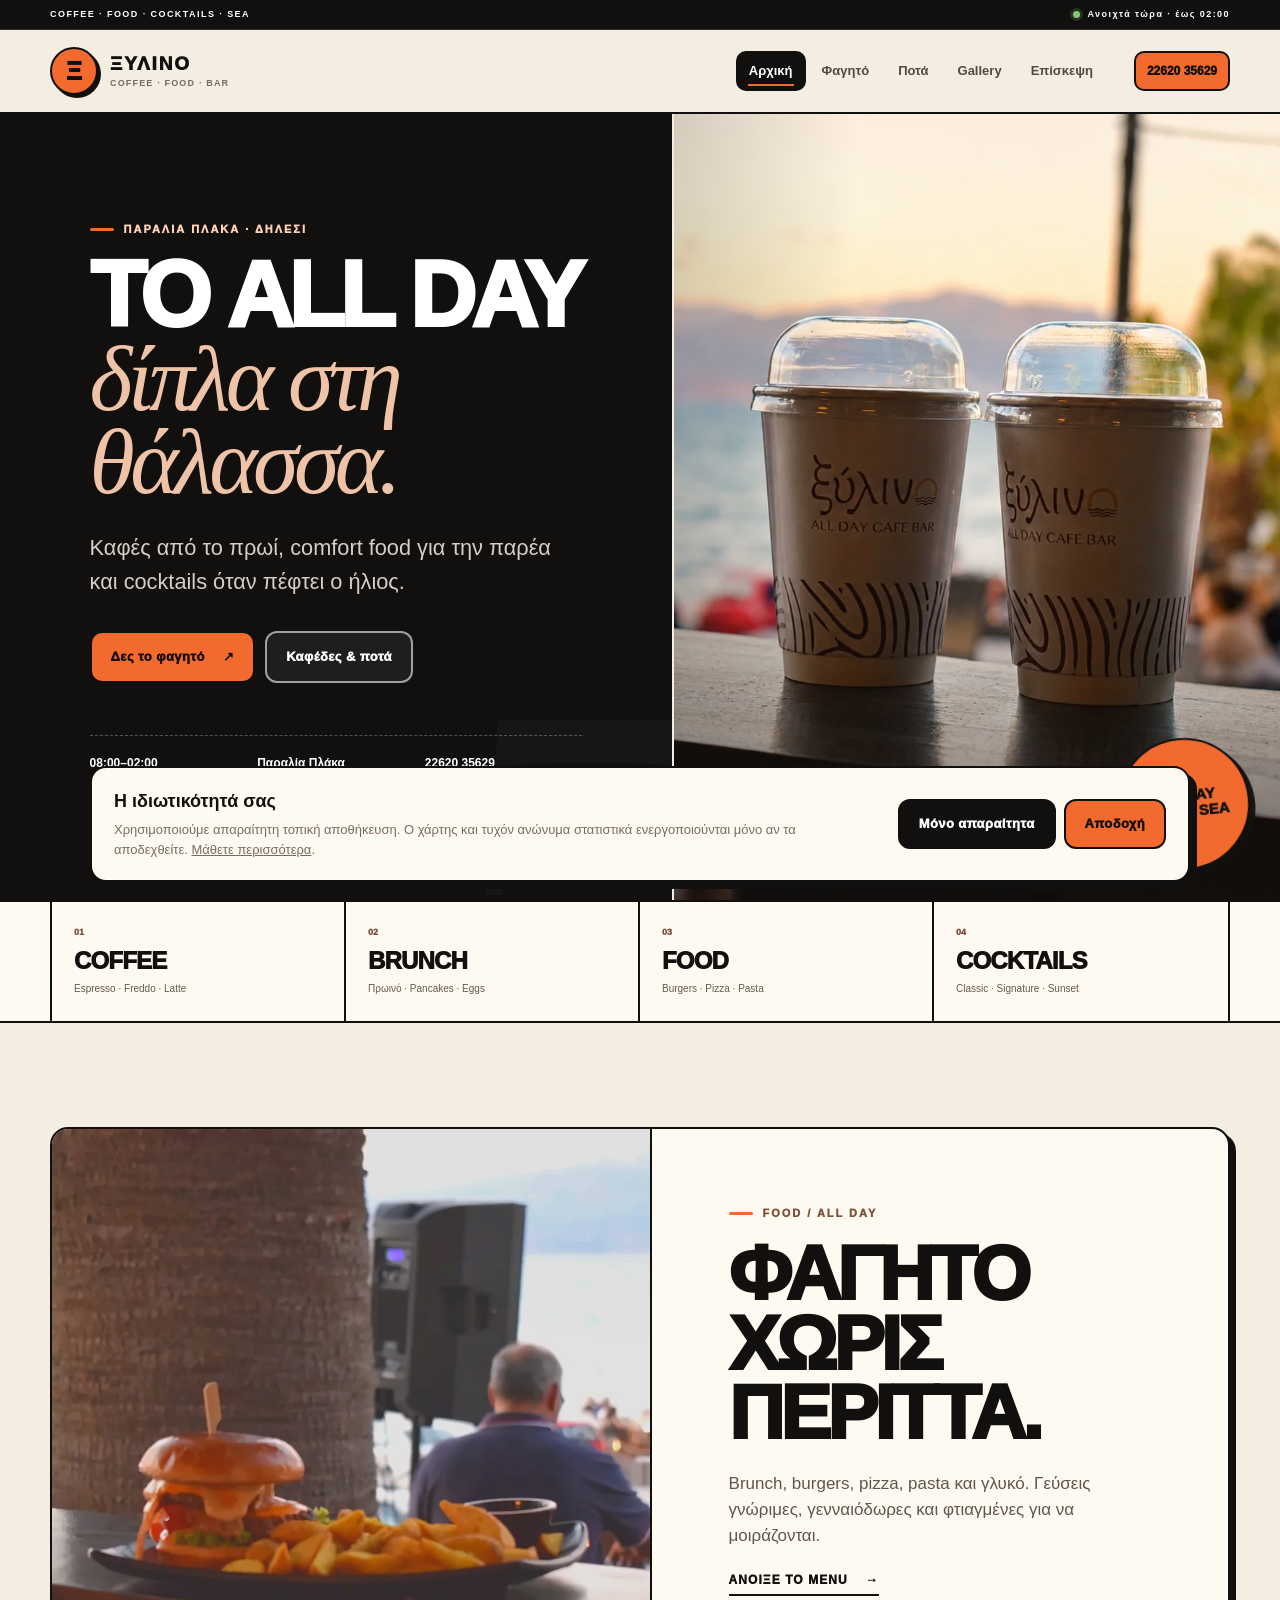
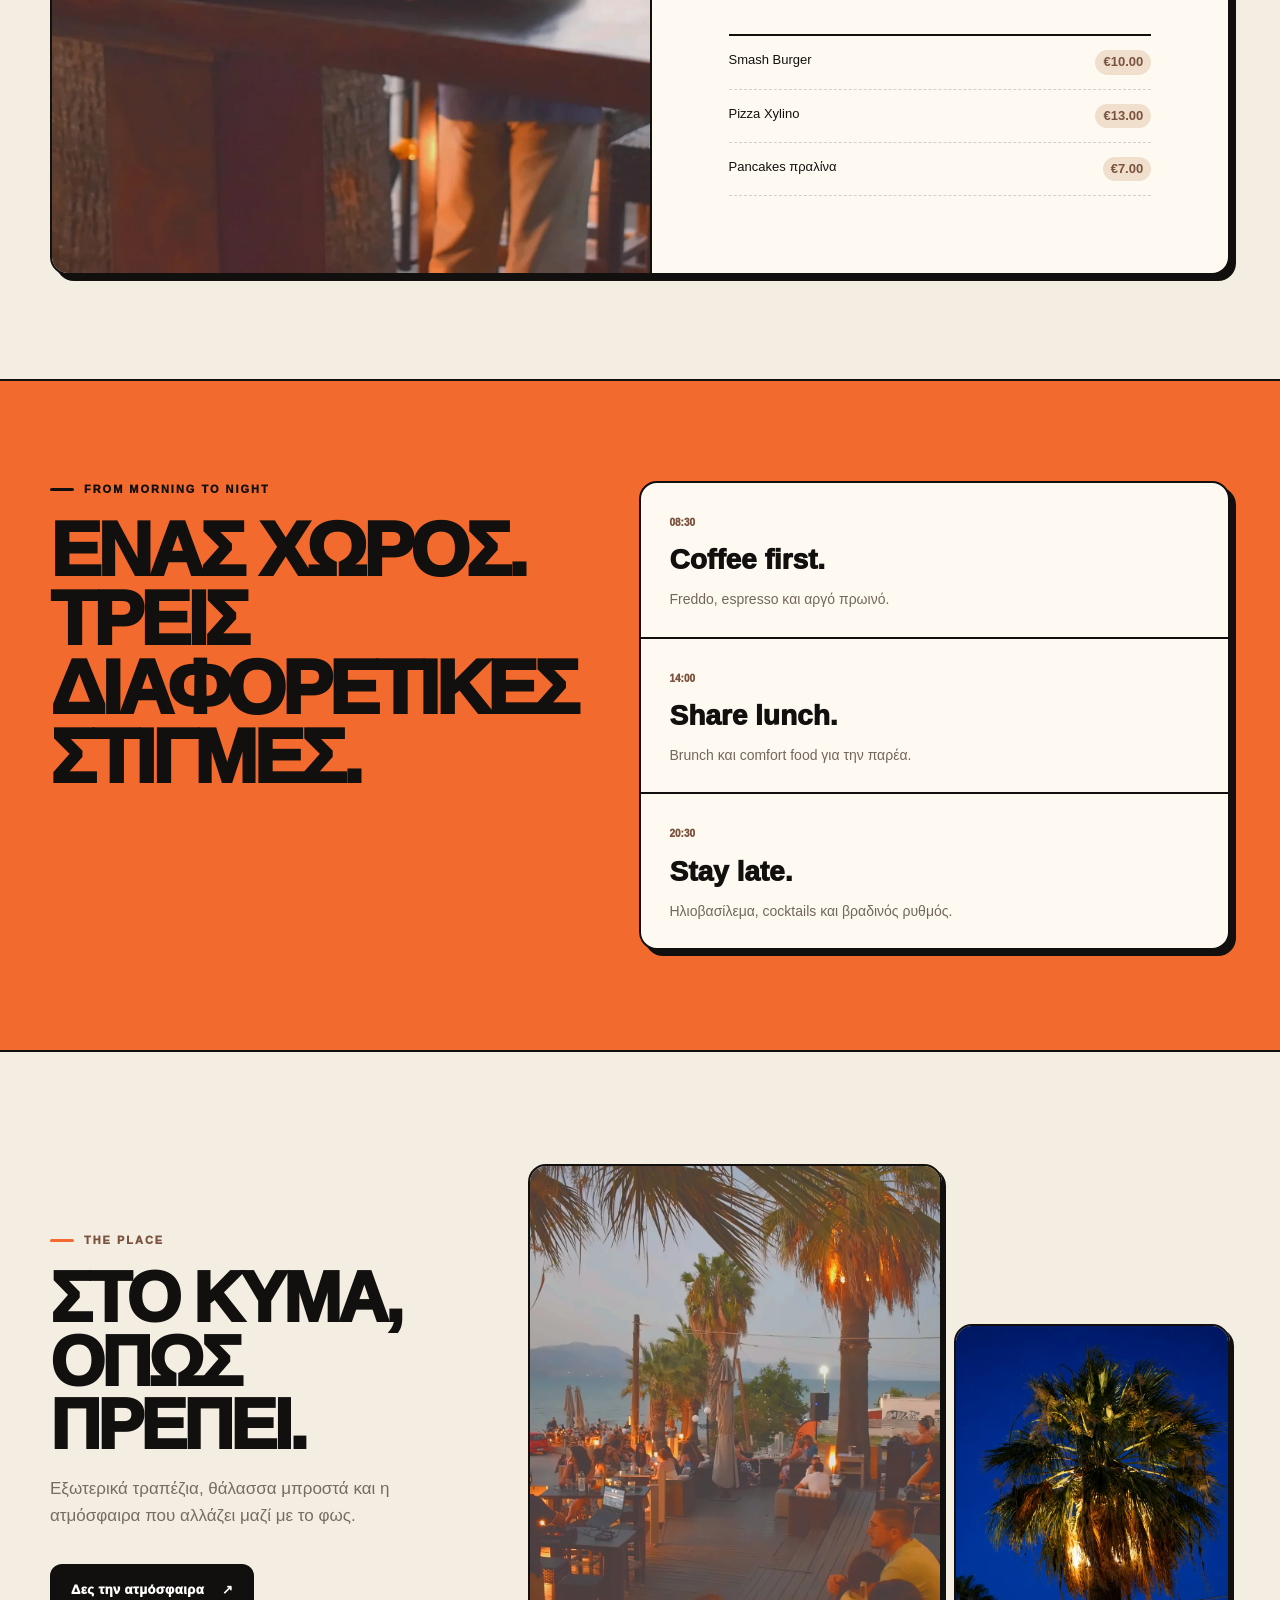
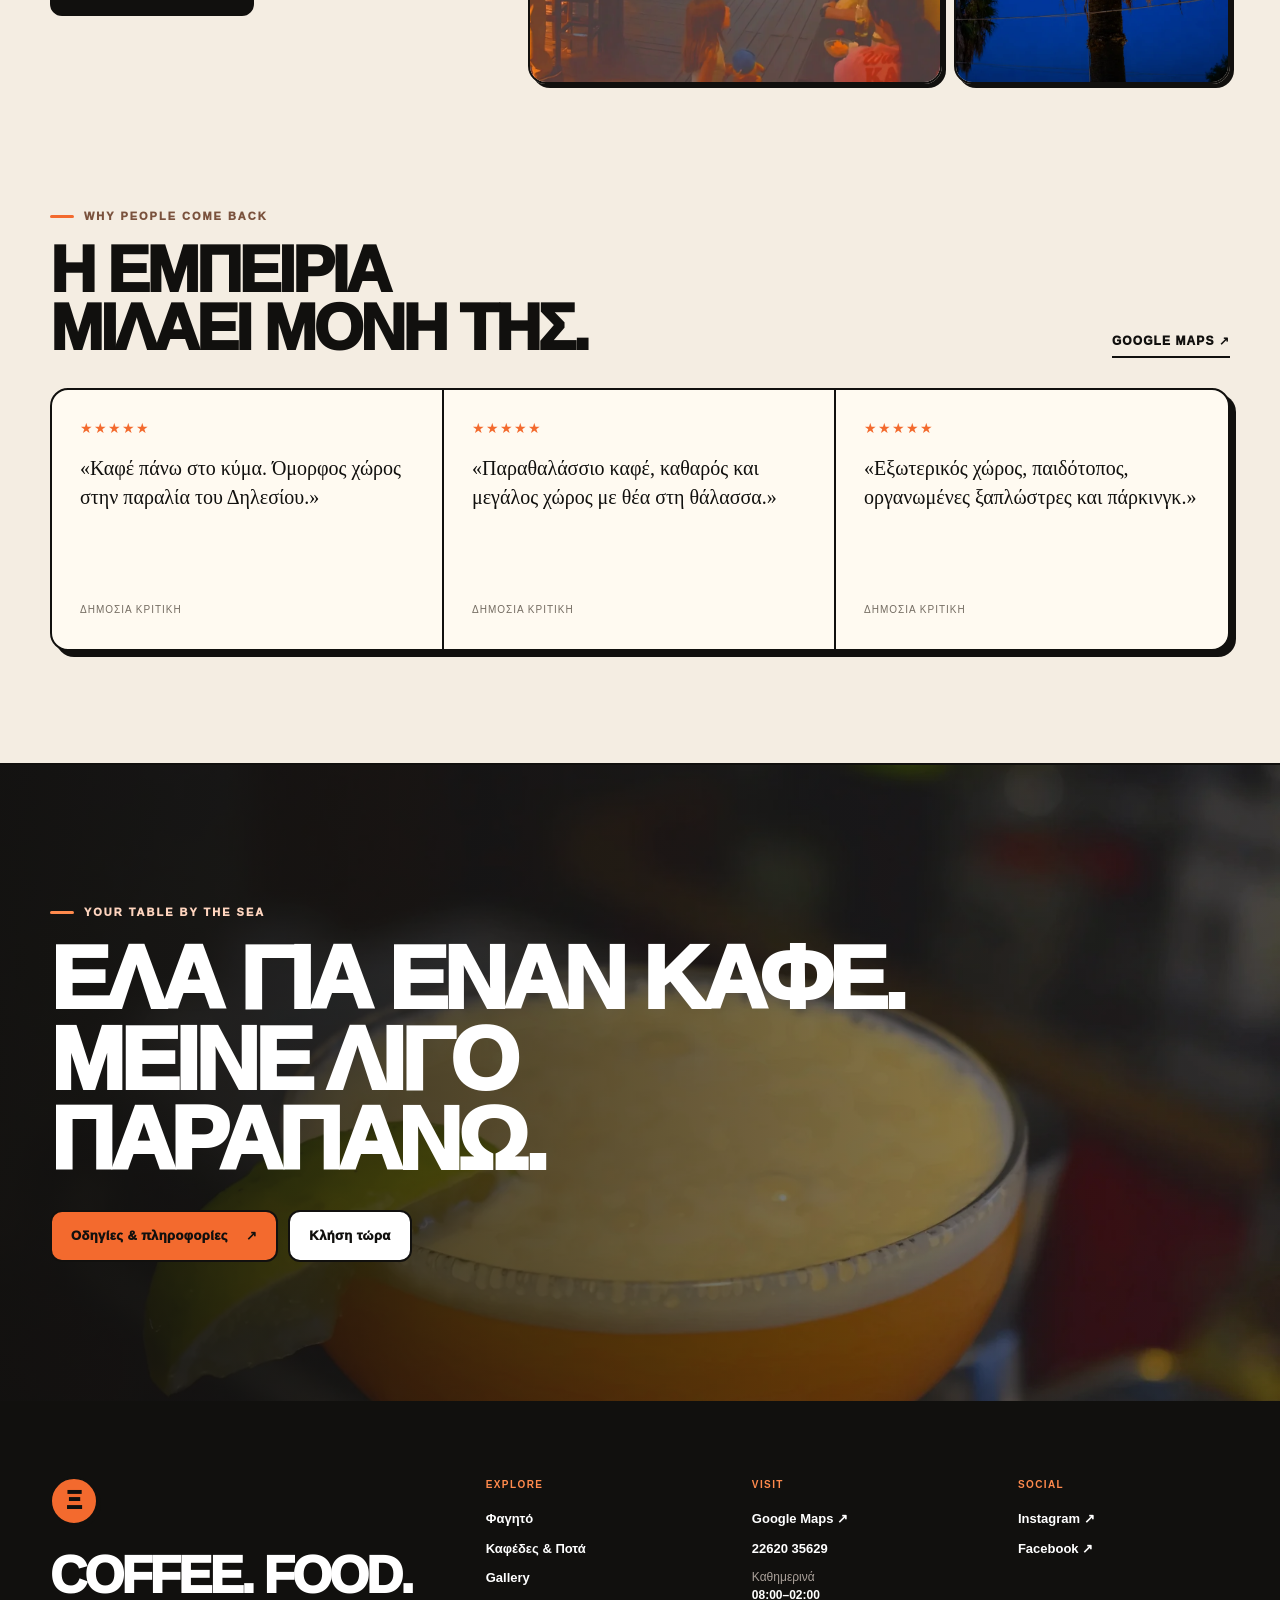
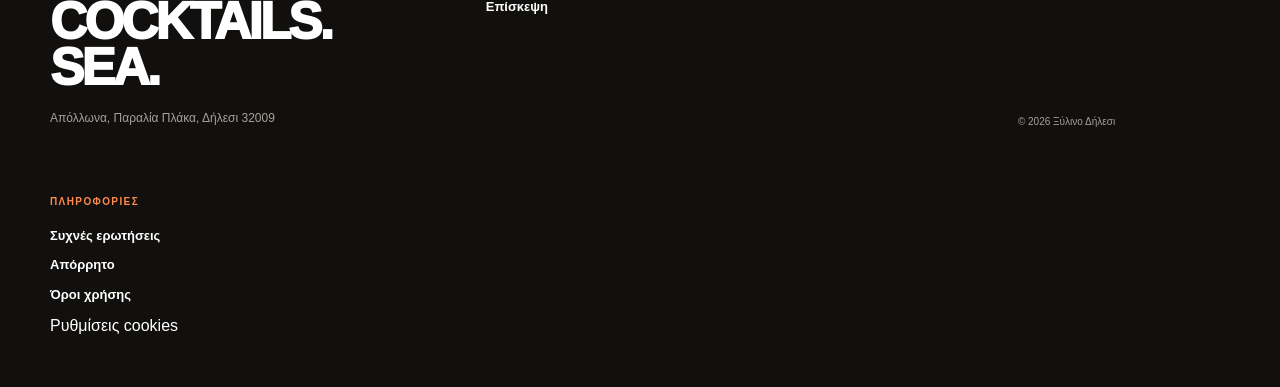
==== commit 31e76958: "Add files via upload" ====
--- a/index.html
+++ b/index.html
@@ -19,7 +19,7 @@
 <meta name="twitter:card" content="summary_large_image"><meta name="twitter:title" content="Ξύλινο Δήλεσι | Café Bar Restaurant στην Παραλία Πλάκα"><meta name="twitter:description" content="Ξύλινο στο Δήλεσι: all day café, bar και restaurant στην Παραλία Πλάκα. Δείτε φαγητό, καφέδες, cocktails, τιμές και στοιχεία επικοινωνίας."><meta name="twitter:image" content="https://xylinocafe.gr/assets/images/xylino-og-cover.jpg">
 <script type="application/ld+json">{"@context":"https://schema.org","@type":["CafeOrCoffeeShop","Restaurant","BarOrPub"],"@id":"https://xylinocafe.gr/#business","name":"Ξύλινο Café Bar Restaurant","alternateName":["Ξύλινο","Ξύλινο Δήλεσι","Xylino Cafe"],"url":"https://xylinocafe.gr/","image":"https://xylinocafe.gr/assets/images/xylino-og-cover.jpg","telephone":"+30 22620 35629","description":"All-day café, bar και restaurant δίπλα στη θάλασσα στην Παραλία Πλάκα, Δήλεσι.","servesCuisine":["Καφέ","Brunch","Burgers","Pizza","Pasta","Cocktails"],"priceRange":"€€","acceptsReservations":true,"menu":["https://xylinocafe.gr/menu.html","https://xylinocafe.gr/drinks.html"],"address":{"@type":"PostalAddress","streetAddress":"Απόλλωνα, Παραλία Πλάκα","addressLocality":"Δήλεσι","postalCode":"32009","addressRegion":"Βοιωτία","addressCountry":"GR"},"geo":{"@type":"GeoCoordinates","latitude":38.337,"longitude":23.67},"hasMap":"https://www.google.com/maps/search/?api=1&query=%CE%9E%CF%8D%CE%BB%CE%B9%CE%BD%CE%BF+%CE%94%CE%AE%CE%BB%CE%B5%CF%83%CE%B9","sameAs":["https://www.instagram.com/to_xilino_alldaybar/","https://www.facebook.com/100057059846238/"],"openingHoursSpecification":[{"@type":"OpeningHoursSpecification","dayOfWeek":["Monday","Tuesday","Wednesday","Thursday","Friday","Saturday","Sunday"],"opens":"08:00","closes":"02:00"}],"areaServed":["Δήλεσι","Σχηματάρι","Βοιωτία"]}</script>
 <link rel="icon" href="assets/icons/favicon.ico" sizes="any"><link rel="icon" href="assets/icons/favicon-32.png" sizes="32x32" type="image/png"><link rel="apple-touch-icon" href="assets/icons/apple-touch-icon.png" sizes="180x180">
-<link rel="stylesheet" href="assets/css/styles.css">
+<link rel="manifest" href="site.webmanifest"><link rel="stylesheet" href="assets/css/styles.css">
 </head><body class="home-page" data-page="index.html"><a class="skip-link" href="#main-content">Μετάβαση στο περιεχόμενο</a>
 <header class="site-header" data-header>
   <div class="utility-bar" aria-label="Κατάσταση καταστήματος">
--- a/assets/css/styles.css
+++ b/assets/css/styles.css
@@ -114,3 +114,9 @@
 }
 
 @media (prefers-reduced-motion:reduce){html{scroll-behavior:auto}.reveal,.reveal.is-visible{opacity:1;transform:none;transition:none;animation:none}.gallery-card img,.btn,.site-header,.back-to-top{transition:none}}
+
+/* Compliance, FAQ, consent and contact form */
+.legal-wrap{width:min(820px,calc(100% - 40px));margin:0 auto;padding:64px 0 110px}.legal-wrap>.text-link{margin-bottom:56px}.legal-wrap h1{font-size:clamp(54px,8vw,92px);margin-bottom:18px}.legal-updated{color:var(--muted);margin-bottom:48px}.legal-wrap section{padding:26px 0;border-top:2px solid var(--ink)}.legal-wrap section h2{font-size:clamp(30px,4vw,46px);margin-bottom:14px}.legal-wrap section p{font-size:17px;color:#514a43}.legal-wrap section a,.faq-list a,.form-consent a{text-decoration:underline;text-underline-offset:3px}.faq-list{border:2px solid var(--ink);border-radius:var(--radius);overflow:hidden;box-shadow:var(--shadow-hard)}.faq-list details{padding:22px 24px;border-bottom:2px solid var(--ink);background:var(--paper-2)}.faq-list details:last-child{border-bottom:0}.faq-list summary{cursor:pointer;font-weight:950;font-size:18px}.faq-list p{margin:16px 0 0;color:var(--muted)}
+.inquiry-section{display:grid;grid-template-columns:.8fr 1.2fr;gap:64px;padding-block:100px}.inquiry-section h2{font-size:clamp(52px,6vw,78px);margin-bottom:20px}.inquiry-form{display:grid;gap:10px;padding:28px;background:var(--paper-2);border:2px solid var(--ink);border-radius:var(--radius);box-shadow:var(--shadow-hard)}.inquiry-form label{font-size:12px;font-weight:900}.inquiry-form input:not([type=checkbox]),.inquiry-form textarea{width:100%;padding:13px 14px;border:2px solid var(--ink);border-radius:10px;background:#fff;color:var(--ink)}.inquiry-form textarea{resize:vertical}.form-consent{display:flex;align-items:flex-start;gap:10px;margin:8px 0}.form-consent input{width:20px;height:20px;flex:0 0 auto}.form-status{min-height:1.5em;margin:0;font-weight:800}
+.map-frame{position:relative}.map-consent{position:absolute;inset:0;display:grid;place-content:center;justify-items:center;gap:12px;padding:28px;text-align:center;background:var(--paper-2)}.map-consent p{max-width:420px;font-weight:800}.cookie-banner{position:fixed;z-index:10001;left:18px;right:18px;bottom:18px;display:flex;align-items:center;justify-content:space-between;gap:28px;max-width:1100px;margin:auto;padding:20px 22px;background:#fffaf1;border:2px solid var(--ink);border-radius:16px;box-shadow:7px 7px 0 var(--ink)}.cookie-banner strong{font-size:18px}.cookie-banner p{margin:4px 0 0;max-width:720px;color:var(--muted);font-size:13px}.cookie-banner a{text-decoration:underline}.cookie-actions{display:flex;gap:8px;flex-wrap:wrap;min-width:max-content}.cookie-actions .btn{min-height:44px}.footer-legal{display:flex;flex-direction:column}.footer-legal button{padding:0;border:0;background:none;color:inherit;text-align:left;cursor:pointer;font:inherit}.footer-legal button:hover{text-decoration:underline}
+@media(max-width:760px){.inquiry-section{grid-template-columns:1fr;gap:26px;padding-block:68px}.cookie-banner{align-items:stretch;flex-direction:column;gap:14px}.cookie-actions{min-width:0}.cookie-actions .btn{flex:1}.legal-wrap{padding-top:38px}.footer-legal{grid-column:1/-1}}
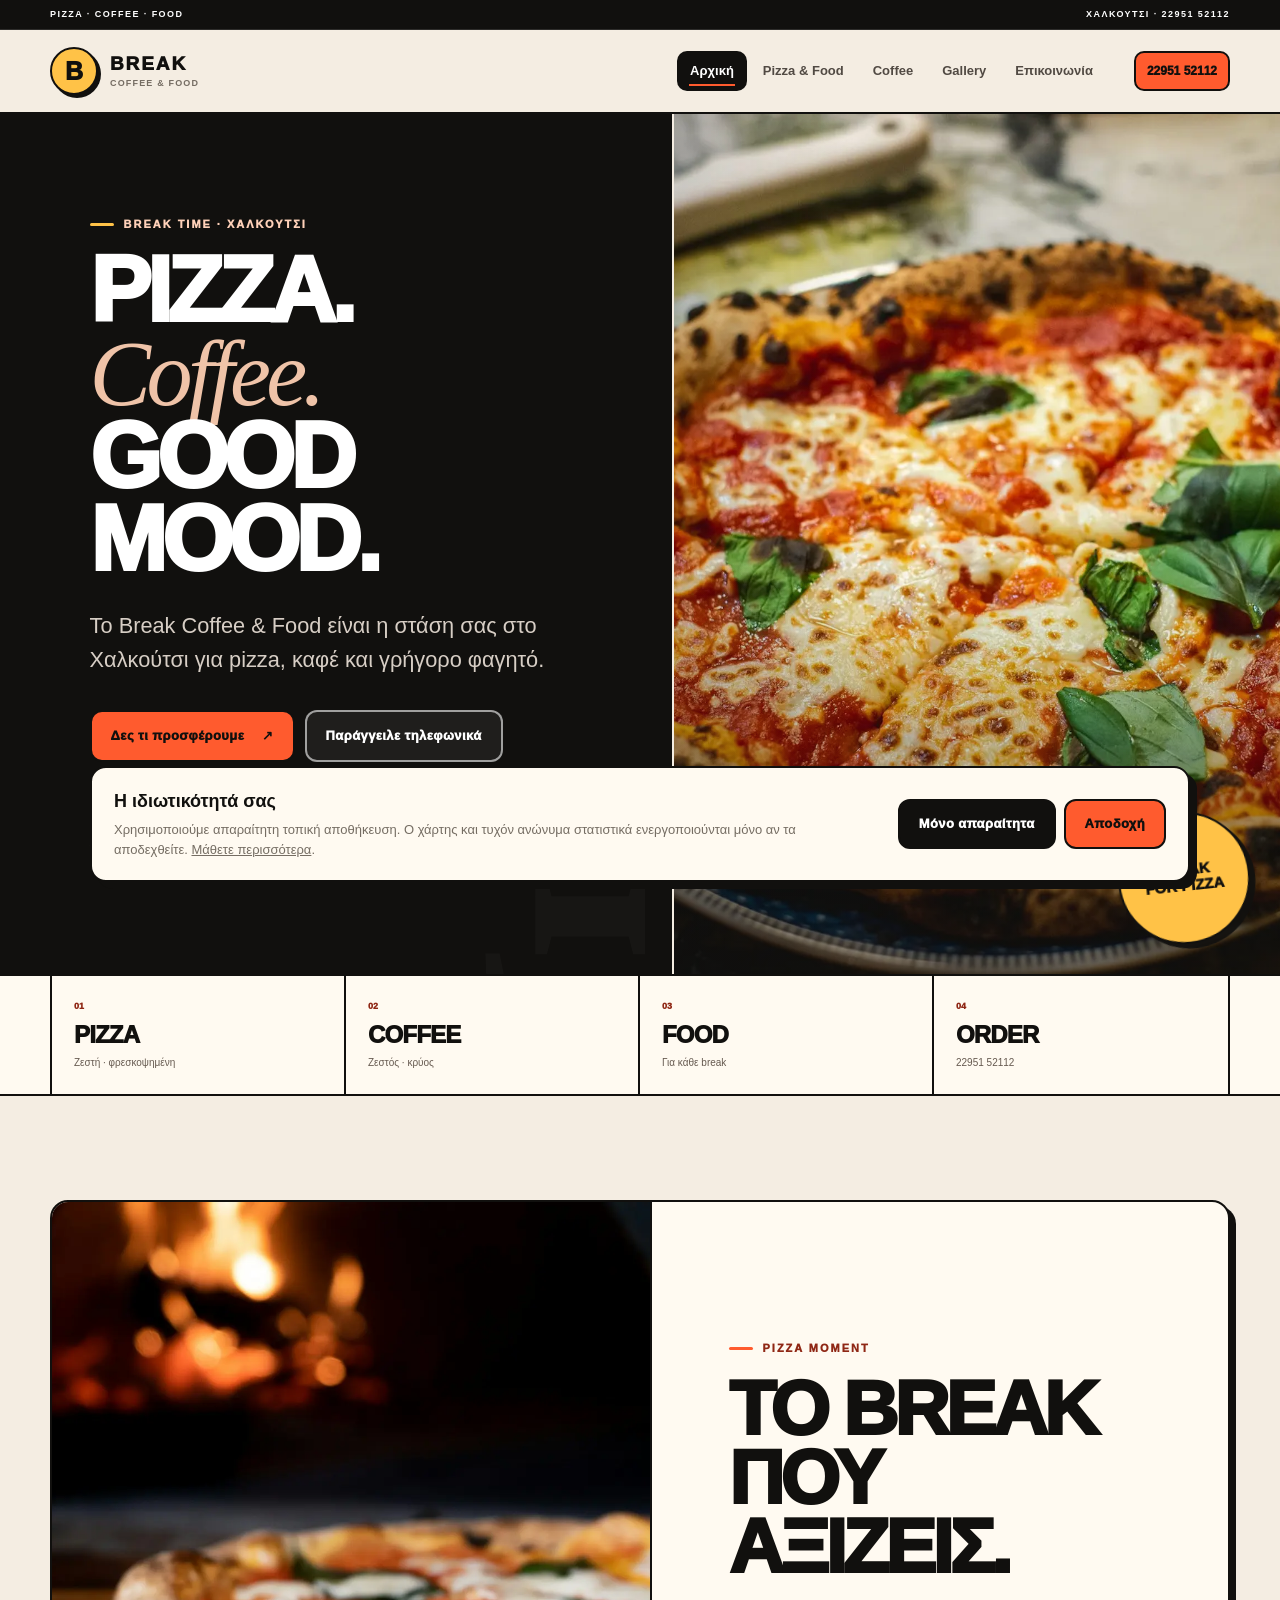
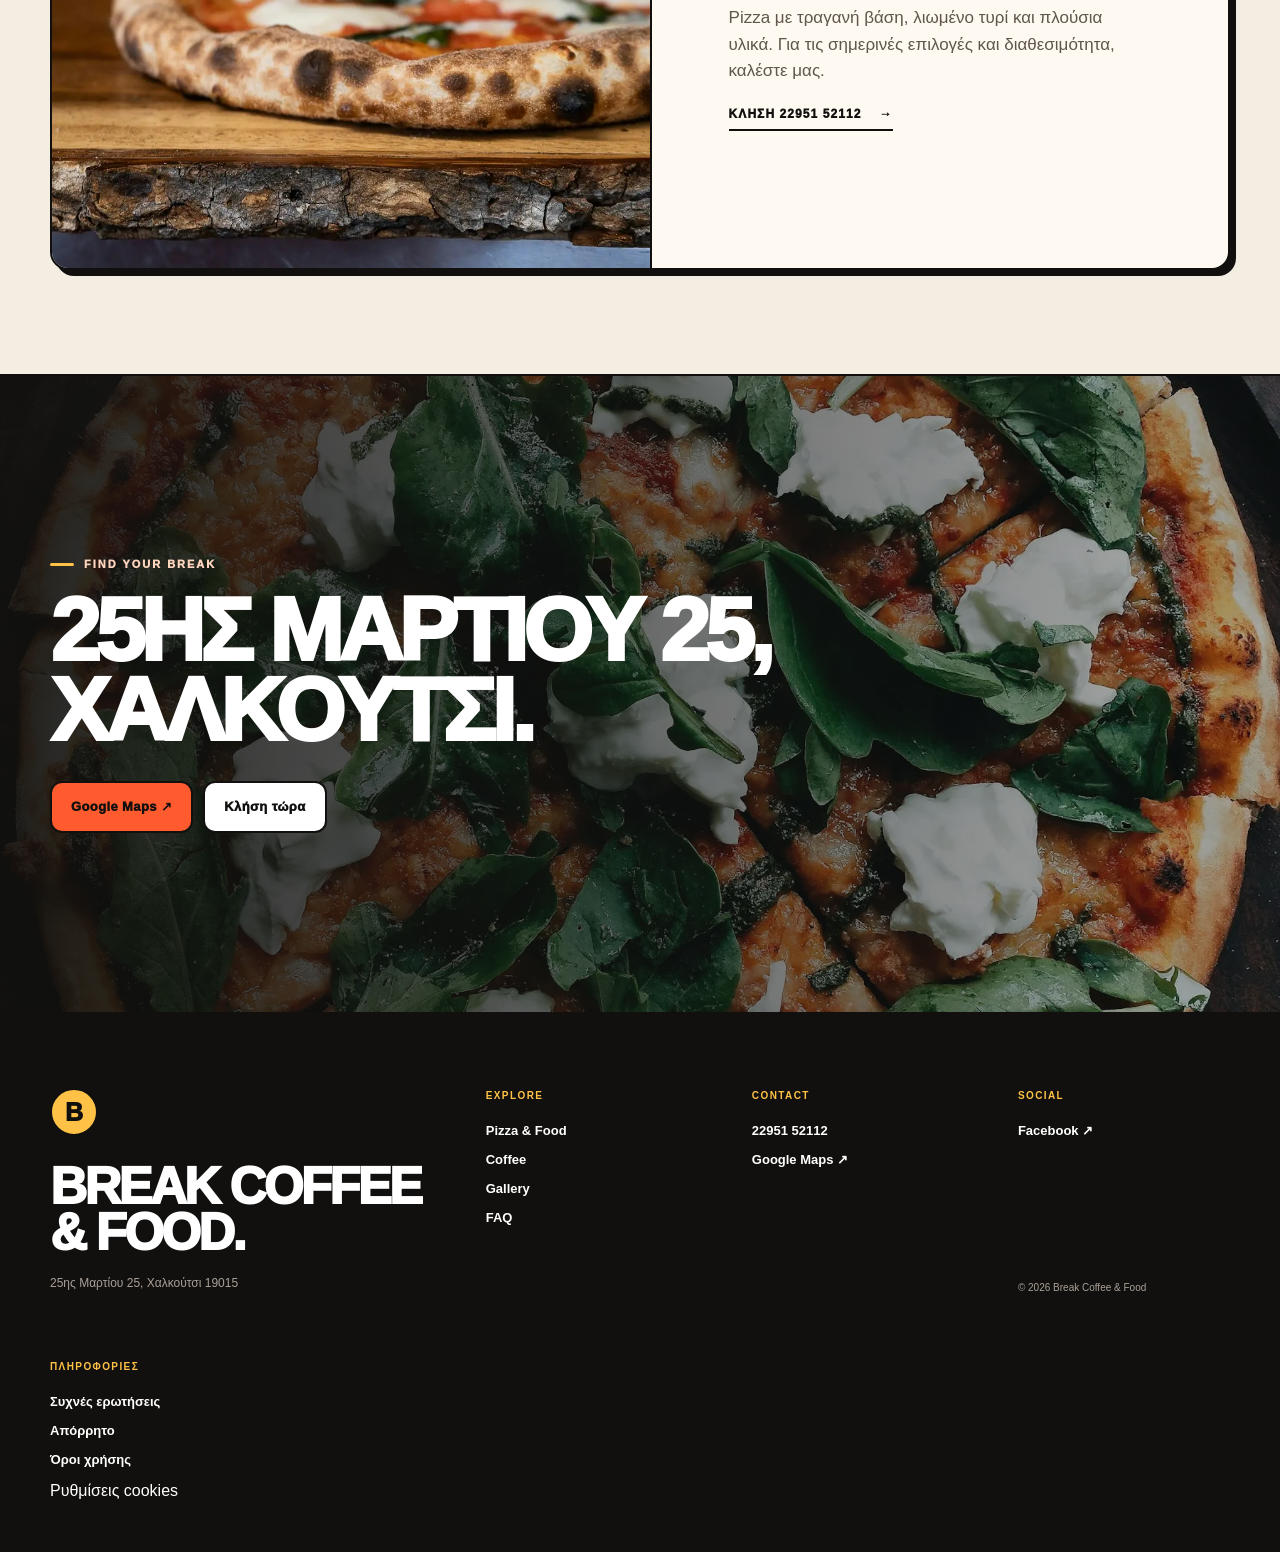
==== commit 026448ff: "Add files via upload" ====
--- a/index.html
+++ b/index.html
@@ -1,69 +1 @@
-<!doctype html><html lang="el"><head>
-<meta charset="utf-8">
-<meta name="viewport" content="width=device-width,initial-scale=1,viewport-fit=cover">
-<meta name="theme-color" content="#11100e">
-<title>Ξύλινο Δήλεσι | Café Bar Restaurant στην Παραλία Πλάκα</title>
-<meta name="description" content="Ξύλινο στο Δήλεσι: all day café, bar και restaurant στην Παραλία Πλάκα. Δείτε φαγητό, καφέδες, cocktails, τιμές και στοιχεία επικοινωνίας.">
-<meta name="robots" content="index,follow,max-image-preview:large">
-<link rel="canonical" href="https://xylinocafe.gr/">
-<link rel="alternate" hreflang="el-GR" href="https://xylinocafe.gr/">
-<link rel="alternate" hreflang="x-default" href="https://xylinocafe.gr/">
-<meta property="og:type" content="website">
-<meta property="og:locale" content="el_GR">
-<meta property="og:site_name" content="Ξύλινο Δήλεσι">
-<meta property="og:title" content="Ξύλινο Δήλεσι | Café Bar Restaurant στην Παραλία Πλάκα">
-<meta property="og:description" content="Ξύλινο στο Δήλεσι: all day café, bar και restaurant στην Παραλία Πλάκα. Δείτε φαγητό, καφέδες, cocktails, τιμές και στοιχεία επικοινωνίας.">
-<meta property="og:url" content="https://xylinocafe.gr/">
-<meta property="og:image" content="https://xylinocafe.gr/assets/images/xylino-og-cover.jpg">
-<meta property="og:image:width" content="1200"><meta property="og:image:height" content="630"><meta property="og:image:type" content="image/jpeg">
-<meta name="twitter:card" content="summary_large_image"><meta name="twitter:title" content="Ξύλινο Δήλεσι | Café Bar Restaurant στην Παραλία Πλάκα"><meta name="twitter:description" content="Ξύλινο στο Δήλεσι: all day café, bar και restaurant στην Παραλία Πλάκα. Δείτε φαγητό, καφέδες, cocktails, τιμές και στοιχεία επικοινωνίας."><meta name="twitter:image" content="https://xylinocafe.gr/assets/images/xylino-og-cover.jpg">
-<script type="application/ld+json">{"@context":"https://schema.org","@type":["CafeOrCoffeeShop","Restaurant","BarOrPub"],"@id":"https://xylinocafe.gr/#business","name":"Ξύλινο Café Bar Restaurant","alternateName":["Ξύλινο","Ξύλινο Δήλεσι","Xylino Cafe"],"url":"https://xylinocafe.gr/","image":"https://xylinocafe.gr/assets/images/xylino-og-cover.jpg","telephone":"+30 22620 35629","description":"All-day café, bar και restaurant δίπλα στη θάλασσα στην Παραλία Πλάκα, Δήλεσι.","servesCuisine":["Καφέ","Brunch","Burgers","Pizza","Pasta","Cocktails"],"priceRange":"€€","acceptsReservations":true,"menu":["https://xylinocafe.gr/menu.html","https://xylinocafe.gr/drinks.html"],"address":{"@type":"PostalAddress","streetAddress":"Απόλλωνα, Παραλία Πλάκα","addressLocality":"Δήλεσι","postalCode":"32009","addressRegion":"Βοιωτία","addressCountry":"GR"},"geo":{"@type":"GeoCoordinates","latitude":38.337,"longitude":23.67},"hasMap":"https://www.google.com/maps/search/?api=1&query=%CE%9E%CF%8D%CE%BB%CE%B9%CE%BD%CE%BF+%CE%94%CE%AE%CE%BB%CE%B5%CF%83%CE%B9","sameAs":["https://www.instagram.com/to_xilino_alldaybar/","https://www.facebook.com/100057059846238/"],"openingHoursSpecification":[{"@type":"OpeningHoursSpecification","dayOfWeek":["Monday","Tuesday","Wednesday","Thursday","Friday","Saturday","Sunday"],"opens":"08:00","closes":"02:00"}],"areaServed":["Δήλεσι","Σχηματάρι","Βοιωτία"]}</script>
-<link rel="icon" href="assets/icons/favicon.ico" sizes="any"><link rel="icon" href="assets/icons/favicon-32.png" sizes="32x32" type="image/png"><link rel="apple-touch-icon" href="assets/icons/apple-touch-icon.png" sizes="180x180">
-<link rel="manifest" href="site.webmanifest"><link rel="stylesheet" href="assets/css/styles.css">
-</head><body class="home-page" data-page="index.html"><a class="skip-link" href="#main-content">Μετάβαση στο περιεχόμενο</a>
-<header class="site-header" data-header>
-  <div class="utility-bar" aria-label="Κατάσταση καταστήματος">
-    <div class="container utility-inner">
-      <span>COFFEE · FOOD · COCKTAILS · SEA</span>
-      <span class="live-status"><i data-open-dot aria-hidden="true"></i><b data-open-status>Καθημερινά 08:00–02:00</b></span>
-    </div>
-  </div>
-  <div class="container header-inner">
-    <a class="brand" href="index.html" aria-label="Ξύλινο Δήλεσι - Αρχική">
-      <span class="brand-mark" aria-hidden="true">Ξ</span>
-      <span class="brand-copy"><strong>ΞΥΛΙΝΟ</strong><small>COFFEE · FOOD · BAR</small></span>
-    </a>
-    <nav class="desktop-nav" aria-label="Κύρια πλοήγηση"><a class="active" aria-current="page" href="index.html">Αρχική</a><a class="" href="menu.html">Φαγητό</a><a class="" href="drinks.html">Ποτά</a><a class="" href="gallery.html">Gallery</a><a class="" href="contact.html">Επίσκεψη</a></nav>
-    <div class="header-actions"><a class="header-call" href="tel:+302262035629">22620 35629</a><button class="menu-toggle" type="button" aria-expanded="false" aria-controls="mobile-menu" data-menu-toggle><span></span><span></span><span></span><b class="sr-only">Άνοιγμα μενού</b></button></div>
-  </div>
-  <div class="mobile-menu" id="mobile-menu" data-mobile-menu><a class="active" aria-current="page" href="index.html">Αρχική</a><a class="" href="menu.html">Φαγητό</a><a class="" href="drinks.html">Ποτά</a><a class="" href="gallery.html">Gallery</a><a class="" href="contact.html">Επίσκεψη</a><a class="mobile-menu-cta" href="tel:+302262035629">Κράτηση / Κλήση ↗</a></div>
-</header><main id="main-content">
-<section class="home-hero">
-  <div class="hero-copy container">
-    <p class="eyebrow">ΠΑΡΑΛΙΑ ΠΛΑΚΑ · ΔΗΛΕΣΙ</p>
-    <h1>Το all day<br><em>δίπλα στη θάλασσα.</em></h1>
-    <p class="hero-text">Καφές από το πρωί, comfort food για την παρέα και cocktails όταν πέφτει ο ήλιος.</p>
-    <div class="hero-actions"><a class="btn btn-primary" href="menu.html">Δες το φαγητό <span>↗</span></a><a class="btn btn-ghost" href="drinks.html">Καφέδες & ποτά</a></div>
-    <div class="hero-facts"><span><b>08:00–02:00</b> καθημερινά</span><span><b>Παραλία Πλάκα</b> Δήλεσι</span><span><b>22620 35629</b> κρατήσεις</span></div>
-  </div>
-  <div class="hero-media"><img src="assets/images/coffee-by-the-sea.webp" alt="Καφές δίπλα στη θάλασσα στο Ξύλινο" width="1448" height="1086" fetchpriority="high"><span class="hero-sticker">ALL DAY<br>BY THE SEA</span></div>
-</section>
-<section class="category-strip" aria-label="Κατηγορίες"><div class="container category-grid"><a href="drinks.html#coffee"><span>01</span><strong>COFFEE</strong><small>Espresso · Freddo · Latte</small></a><a href="menu.html#brunch"><span>02</span><strong>BRUNCH</strong><small>Πρωινό · Pancakes · Eggs</small></a><a href="menu.html#burgers"><span>03</span><strong>FOOD</strong><small>Burgers · Pizza · Pasta</small></a><a href="drinks.html#cocktails"><span>04</span><strong>COCKTAILS</strong><small>Classic · Signature · Sunset</small></a></div></section>
-<section class="split-feature container reveal">
-  <div class="split-image"><img src="assets/images/burger-sea-view.webp" alt="Burger με θέα τη θάλασσα" width="2000" height="1333" loading="lazy"></div>
-  <div class="split-copy"><p class="eyebrow">FOOD / ALL DAY</p><h2>Φαγητό χωρίς<br>περιττά.</h2><p>Brunch, burgers, pizza, pasta και γλυκό. Γεύσεις γνώριμες, γενναιόδωρες και φτιαγμένες για να μοιράζονται.</p><a class="text-link" href="menu.html">Άνοιξε το menu <span>→</span></a><div class="mini-menu"><div><span>Smash Burger</span><b>€10.00</b></div><div><span>Pizza Xylino</span><b>€13.00</b></div><div><span>Pancakes πραλίνα</span><b>€7.00</b></div></div></div>
-</section>
-<section class="brand-band"><div class="container brand-band-grid"><div><p class="eyebrow light">FROM MORNING TO NIGHT</p><h2>Ένας χώρος.<br>Τρεις διαφορετικές στιγμές.</h2></div><div class="day-cards"><article><span>08:30</span><h3>Coffee first.</h3><p>Freddo, espresso και αργό πρωινό.</p></article><article><span>14:00</span><h3>Share lunch.</h3><p>Brunch και comfort food για την παρέα.</p></article><article><span>20:30</span><h3>Stay late.</h3><p>Ηλιοβασίλεμα, cocktails και βραδινός ρυθμός.</p></article></div></div></section>
-<section class="photo-story container reveal"><div class="photo-story-copy"><p class="eyebrow">THE PLACE</p><h2>Στο κύμα,<br>όπως πρέπει.</h2><p>Εξωτερικά τραπέζια, θάλασσα μπροστά και η ατμόσφαιρα που αλλάζει μαζί με το φως.</p><a class="btn btn-dark" href="gallery.html">Δες την ατμόσφαιρα <span>↗</span></a></div><div class="photo-story-grid"><img src="assets/images/seaside-terrace-sunset.webp" alt="Παραθαλάσσια τραπέζια στο ηλιοβασίλεμα" width="2000" height="1333" loading="lazy"><img src="assets/images/illuminated-palm-night.webp" alt="Η ατμόσφαιρα του Ξύλινου τη νύχτα" width="1536" height="1024" loading="lazy"></div></section>
-<section class="reviews-section container"><div class="section-head"><div><p class="eyebrow">WHY PEOPLE COME BACK</p><h2>Η εμπειρία<br>μιλάει μόνη της.</h2></div><a class="text-link" href="https://www.google.com/maps/search/?api=1&amp;query=%CE%9E%CF%8D%CE%BB%CE%B9%CE%BD%CE%BF+%CE%94%CE%AE%CE%BB%CE%B5%CF%83%CE%B9" target="_blank" rel="noopener noreferrer">Google Maps ↗</a></div><div class="review-grid"><article><div class="stars">★★★★★</div><p>«Καφέ πάνω στο κύμα. Όμορφος χώρος στην παραλία του Δηλεσίου.»</p><span>Δημόσια κριτική</span></article><article><div class="stars">★★★★★</div><p>«Παραθαλάσσιο καφέ, καθαρός και μεγάλος χώρος με θέα στη θάλασσα.»</p><span>Δημόσια κριτική</span></article><article><div class="stars">★★★★★</div><p>«Εξωτερικός χώρος, παιδότοπος, οργανωμένες ξαπλώστρες και πάρκινγκ.»</p><span>Δημόσια κριτική</span></article></div></section>
-<section class="visit-banner"><img src="assets/images/orange-cocktail.webp" alt="Cocktail στο ηλιοβασίλεμα" width="2000" height="1333" loading="lazy"><div class="visit-banner-overlay"></div><div class="container visit-banner-copy"><p class="eyebrow light">YOUR TABLE BY THE SEA</p><h2>Έλα για έναν καφέ.<br>Μείνε λίγο παραπάνω.</h2><div><a class="btn btn-primary" href="contact.html">Οδηγίες & πληροφορίες <span>↗</span></a><a class="btn btn-light" href="tel:+302262035629">Κλήση τώρα</a></div></div></section>
-</main><footer class="site-footer">
-  <div class="container footer-grid">
-    <div class="footer-lead"><span class="brand-mark">Ξ</span><h2>Coffee. Food.<br>Cocktails. Sea.</h2><p>Απόλλωνα, Παραλία Πλάκα, Δήλεσι 32009</p></div>
-    <div><h3>Explore</h3><a href="menu.html">Φαγητό</a><a href="drinks.html">Καφέδες &amp; Ποτά</a><a href="gallery.html">Gallery</a><a href="contact.html">Επίσκεψη</a></div>
-    <div><h3>Visit</h3><a href="https://www.google.com/maps/dir/?api=1&amp;destination=38.337%2C23.670" target="_blank" rel="noopener noreferrer">Google Maps ↗</a><a href="tel:+302262035629">22620 35629</a><p>Καθημερινά<br><strong>08:00–02:00</strong></p></div>
-    <div><h3>Social</h3><a href="https://www.instagram.com/to_xilino_alldaybar/" target="_blank" rel="noopener noreferrer">Instagram ↗</a><a href="https://www.facebook.com/100057059846238/" target="_blank" rel="noopener noreferrer">Facebook ↗</a><p class="footer-meta">© <span data-year></span> Ξύλινο Δήλεσι</p></div>
-  </div>
-</footer>
-<nav class="mobile-dock" aria-label="Κινητή πλοήγηση"><a class="active" aria-current="page" href="index.html"><span>Αρχική</span></a><a class="" href="menu.html"><span>Φαγητό</span></a><a class="" href="drinks.html"><span>Ποτά</span></a><a class="" href="gallery.html"><span>Gallery</span></a><a class="" href="contact.html"><span>Επίσκεψη</span></a></nav>
-<script defer src="assets/js/app.js"></script></body></html>+<!doctype html><html lang="el"><head><meta charset="utf-8"><meta name="viewport" content="width=device-width,initial-scale=1,viewport-fit=cover"><meta name="theme-color" content="#17120f"><title>Break Coffee &amp; Food | Pizza &amp; Coffee στο Χαλκούτσι</title><meta name="description" content="Break Coffee & Food στο Χαλκούτσι: pizza, καφές και φαγητό στην 25ης Μαρτίου 25. Καλέστε στο 22951 52112 για πληροφορίες και παραγγελίες."><meta name="robots" content="index,follow,max-image-preview:large"><meta property="og:type" content="restaurant"><meta property="og:locale" content="el_GR"><meta property="og:site_name" content="Break Coffee & Food"><meta property="og:title" content="Break Coffee & Food | Χαλκούτσι"><meta property="og:description" content="Pizza, coffee & food στο Χαλκούτσι. 25ης Μαρτίου 25 · 22951 52112."><meta property="og:image" content="assets/images/break-stock/pizza-margherita.webp"><meta name="twitter:card" content="summary_large_image"><link rel="icon" href="assets/icons/break-icon.svg"><link rel="manifest" href="site.webmanifest"><link rel="stylesheet" href="assets/css/styles.css"><script type="application/ld+json">{"@context":"https://schema.org","@type":["Restaurant","CafeOrCoffeeShop"],"name":"Break Coffee & Food","telephone":"+30 22951 52112","image":"assets/images/break-stock/pizza-margherita.webp","servesCuisine":["Pizza","Coffee","Fast Food"],"address":{"@type":"PostalAddress","streetAddress":"25ης Μαρτίου 25","addressLocality":"Χαλκούτσι","postalCode":"19015","addressCountry":"GR"},"geo":{"@type":"GeoCoordinates","latitude":38.3318168,"longitude":23.7335785},"hasMap":"https://maps.app.goo.gl/ehyQrJEYoqwDDfWA9","sameAs":["https://www.facebook.com/p/Break-coffee-food-61578158137943/"]}</script></head><body class="home-page" data-page="index.html"><a class="skip-link" href="#main-content">Μετάβαση στο περιεχόμενο</a><header class="site-header" data-header><div class="utility-bar"><div class="container utility-inner"><span>PIZZA · COFFEE · FOOD</span><span>ΧΑΛΚΟΥΤΣΙ · 22951 52112</span></div></div><div class="container header-inner"><a class="brand" href="index.html" aria-label="Break Coffee & Food - Αρχική"><span class="brand-mark" aria-hidden="true">B</span><span class="brand-copy"><strong>BREAK</strong><small>COFFEE &amp; FOOD</small></span></a><nav class="desktop-nav" aria-label="Κύρια πλοήγηση"><a class="active" aria-current="page" href="index.html">Αρχική</a><a href="menu.html">Pizza &amp; Food</a><a href="drinks.html">Coffee</a><a href="gallery.html">Gallery</a><a href="contact.html">Επικοινωνία</a></nav><div class="header-actions"><a class="header-call" href="tel:+302295152112">22951 52112</a><button class="menu-toggle" type="button" aria-expanded="false" aria-controls="mobile-menu" data-menu-toggle><span></span><span></span><span></span><b class="sr-only">Άνοιγμα μενού</b></button></div></div><div class="mobile-menu" id="mobile-menu" data-mobile-menu><a href="index.html">Αρχική</a><a href="menu.html">Pizza &amp; Food</a><a href="drinks.html">Coffee</a><a href="gallery.html">Gallery</a><a href="contact.html">Επικοινωνία</a><a class="mobile-menu-cta" href="tel:+302295152112">Κλήση τώρα ↗</a></div></header><main id="main-content"><section class="home-hero"><div class="hero-copy"><p class="eyebrow light">BREAK TIME · ΧΑΛΚΟΥΤΣΙ</p><h1>Pizza.<br><em>Coffee.</em><br>Good mood.</h1><p class="hero-text">Το Break Coffee &amp; Food είναι η στάση σας στο Χαλκούτσι για pizza, καφέ και γρήγορο φαγητό.</p><div class="hero-actions"><a class="btn btn-primary" href="menu.html">Δες τι προσφέρουμε <span>↗</span></a><a class="btn btn-ghost" href="tel:+302295152112">Παράγγειλε τηλεφωνικά</a></div><div class="hero-facts"><span><b>ΔΙΕΥΘΥΝΣΗ</b>25ης Μαρτίου 25</span><span><b>ΠΕΡΙΟΧΗ</b>Χαλκούτσι 19015</span><span><b>ΤΗΛΕΦΩΝΟ</b>22951 52112</span></div></div><div class="hero-media"><img src="assets/images/break-stock/pizza-margherita.webp" alt="Φρεσκοψημένη pizza Margherita με βασιλικό" width="1800" height="1202" fetchpriority="high"><span class="hero-sticker">BREAK<br>FOR PIZZA</span></div></section><section class="category-strip"><div class="container category-grid"><a href="menu.html"><span>01</span><strong>PIZZA</strong><small>Ζεστή · φρεσκοψημένη</small></a><a href="drinks.html"><span>02</span><strong>COFFEE</strong><small>Ζεστός · κρύος</small></a><a href="menu.html#food"><span>03</span><strong>FOOD</strong><small>Για κάθε break</small></a><a href="contact.html"><span>04</span><strong>ORDER</strong><small>22951 52112</small></a></div></section><section class="split-feature container reveal"><div class="split-image"><img src="assets/images/break-stock/pizza-oven.webp" alt="Pizza μπροστά σε αναμμένο φούρνο" width="1800" height="1202" loading="lazy"></div><div class="split-copy"><p class="eyebrow">PIZZA MOMENT</p><h2>Το break που αξίζεις.</h2><p>Pizza με τραγανή βάση, λιωμένο τυρί και πλούσια υλικά. Για τις σημερινές επιλογές και διαθεσιμότητα, καλέστε μας.</p><a class="text-link" href="tel:+302295152112">Κλήση 22951 52112 <span>→</span></a></div></section><section class="visit-banner"><img src="assets/images/break-stock/pizza-table.webp" alt="Pizza με φρέσκα υλικά πάνω σε ξύλινο τραπέζι" width="1800" height="2400" loading="lazy"><div class="visit-banner-overlay"></div><div class="container visit-banner-copy"><p class="eyebrow light">FIND YOUR BREAK</p><h2>25ης Μαρτίου 25,<br>Χαλκούτσι.</h2><div><a class="btn btn-primary" href="https://maps.app.goo.gl/ehyQrJEYoqwDDfWA9" target="_blank" rel="noopener noreferrer">Google Maps ↗</a><a class="btn btn-light" href="tel:+302295152112">Κλήση τώρα</a></div></div></section></main><footer class="site-footer"><div class="container footer-grid"><div class="footer-lead"><span class="brand-mark">B</span><h2>Break Coffee<br>&amp; Food.</h2><p>25ης Μαρτίου 25, Χαλκούτσι 19015</p></div><div><h3>Explore</h3><a href="menu.html">Pizza &amp; Food</a><a href="drinks.html">Coffee</a><a href="gallery.html">Gallery</a><a href="faq.html">FAQ</a></div><div><h3>Contact</h3><a href="tel:+302295152112">22951 52112</a><a href="https://maps.app.goo.gl/ehyQrJEYoqwDDfWA9" target="_blank" rel="noopener noreferrer">Google Maps ↗</a></div><div><h3>Social</h3><a href="https://www.facebook.com/p/Break-coffee-food-61578158137943/" target="_blank" rel="noopener noreferrer">Facebook ↗</a><p class="footer-meta">© <span data-year></span> Break Coffee &amp; Food</p></div></div></footer><nav class="mobile-dock" aria-label="Κινητή πλοήγηση"><a class="active" href="index.html"><span>Αρχική</span></a><a href="menu.html"><span>Pizza</span></a><a href="drinks.html"><span>Coffee</span></a><a href="gallery.html"><span>Gallery</span></a><a href="contact.html"><span>Επικοινωνία</span></a></nav><script defer src="assets/js/app.js"></script></body></html>
--- a/assets/css/styles.css
+++ b/assets/css/styles.css
@@ -120,3 +120,9 @@
 .inquiry-section{display:grid;grid-template-columns:.8fr 1.2fr;gap:64px;padding-block:100px}.inquiry-section h2{font-size:clamp(52px,6vw,78px);margin-bottom:20px}.inquiry-form{display:grid;gap:10px;padding:28px;background:var(--paper-2);border:2px solid var(--ink);border-radius:var(--radius);box-shadow:var(--shadow-hard)}.inquiry-form label{font-size:12px;font-weight:900}.inquiry-form input:not([type=checkbox]),.inquiry-form textarea{width:100%;padding:13px 14px;border:2px solid var(--ink);border-radius:10px;background:#fff;color:var(--ink)}.inquiry-form textarea{resize:vertical}.form-consent{display:flex;align-items:flex-start;gap:10px;margin:8px 0}.form-consent input{width:20px;height:20px;flex:0 0 auto}.form-status{min-height:1.5em;margin:0;font-weight:800}
 .map-frame{position:relative}.map-consent{position:absolute;inset:0;display:grid;place-content:center;justify-items:center;gap:12px;padding:28px;text-align:center;background:var(--paper-2)}.map-consent p{max-width:420px;font-weight:800}.cookie-banner{position:fixed;z-index:10001;left:18px;right:18px;bottom:18px;display:flex;align-items:center;justify-content:space-between;gap:28px;max-width:1100px;margin:auto;padding:20px 22px;background:#fffaf1;border:2px solid var(--ink);border-radius:16px;box-shadow:7px 7px 0 var(--ink)}.cookie-banner strong{font-size:18px}.cookie-banner p{margin:4px 0 0;max-width:720px;color:var(--muted);font-size:13px}.cookie-banner a{text-decoration:underline}.cookie-actions{display:flex;gap:8px;flex-wrap:wrap;min-width:max-content}.cookie-actions .btn{min-height:44px}.footer-legal{display:flex;flex-direction:column}.footer-legal button{padding:0;border:0;background:none;color:inherit;text-align:left;cursor:pointer;font:inherit}.footer-legal button:hover{text-decoration:underline}
 @media(max-width:760px){.inquiry-section{grid-template-columns:1fr;gap:26px;padding-block:68px}.cookie-banner{align-items:stretch;flex-direction:column;gap:14px}.cookie-actions{min-width:0}.cookie-actions .btn{flex:1}.legal-wrap{padding-top:38px}.footer-legal{grid-column:1/-1}}
+
+/* Break Coffee & Food rebrand */
+:root{--accent:#ff5b2e;--accent-2:#ffc247;--coffee:#8f2715}.brand-mark{background:var(--accent-2)}.hero-sticker{background:var(--accent-2)}
+.offering-grid{display:grid;grid-template-columns:repeat(3,1fr);gap:16px;padding-block:90px}.offering-grid article{padding:30px;background:var(--paper-2);border:2px solid var(--ink);border-radius:var(--radius);box-shadow:var(--shadow-hard)}.offering-grid span{font-size:11px;font-weight:950;color:var(--coffee)}.offering-grid h2{font-size:44px;margin:12px 0}.offering-grid p{color:var(--muted)}
+@media(max-width:760px){.offering-grid{grid-template-columns:1fr;padding-block:58px}.offering-grid h2{font-size:36px}}
+.gallery-hero::before{background-image:url('../images/break-stock/pizza-oven.webp')}
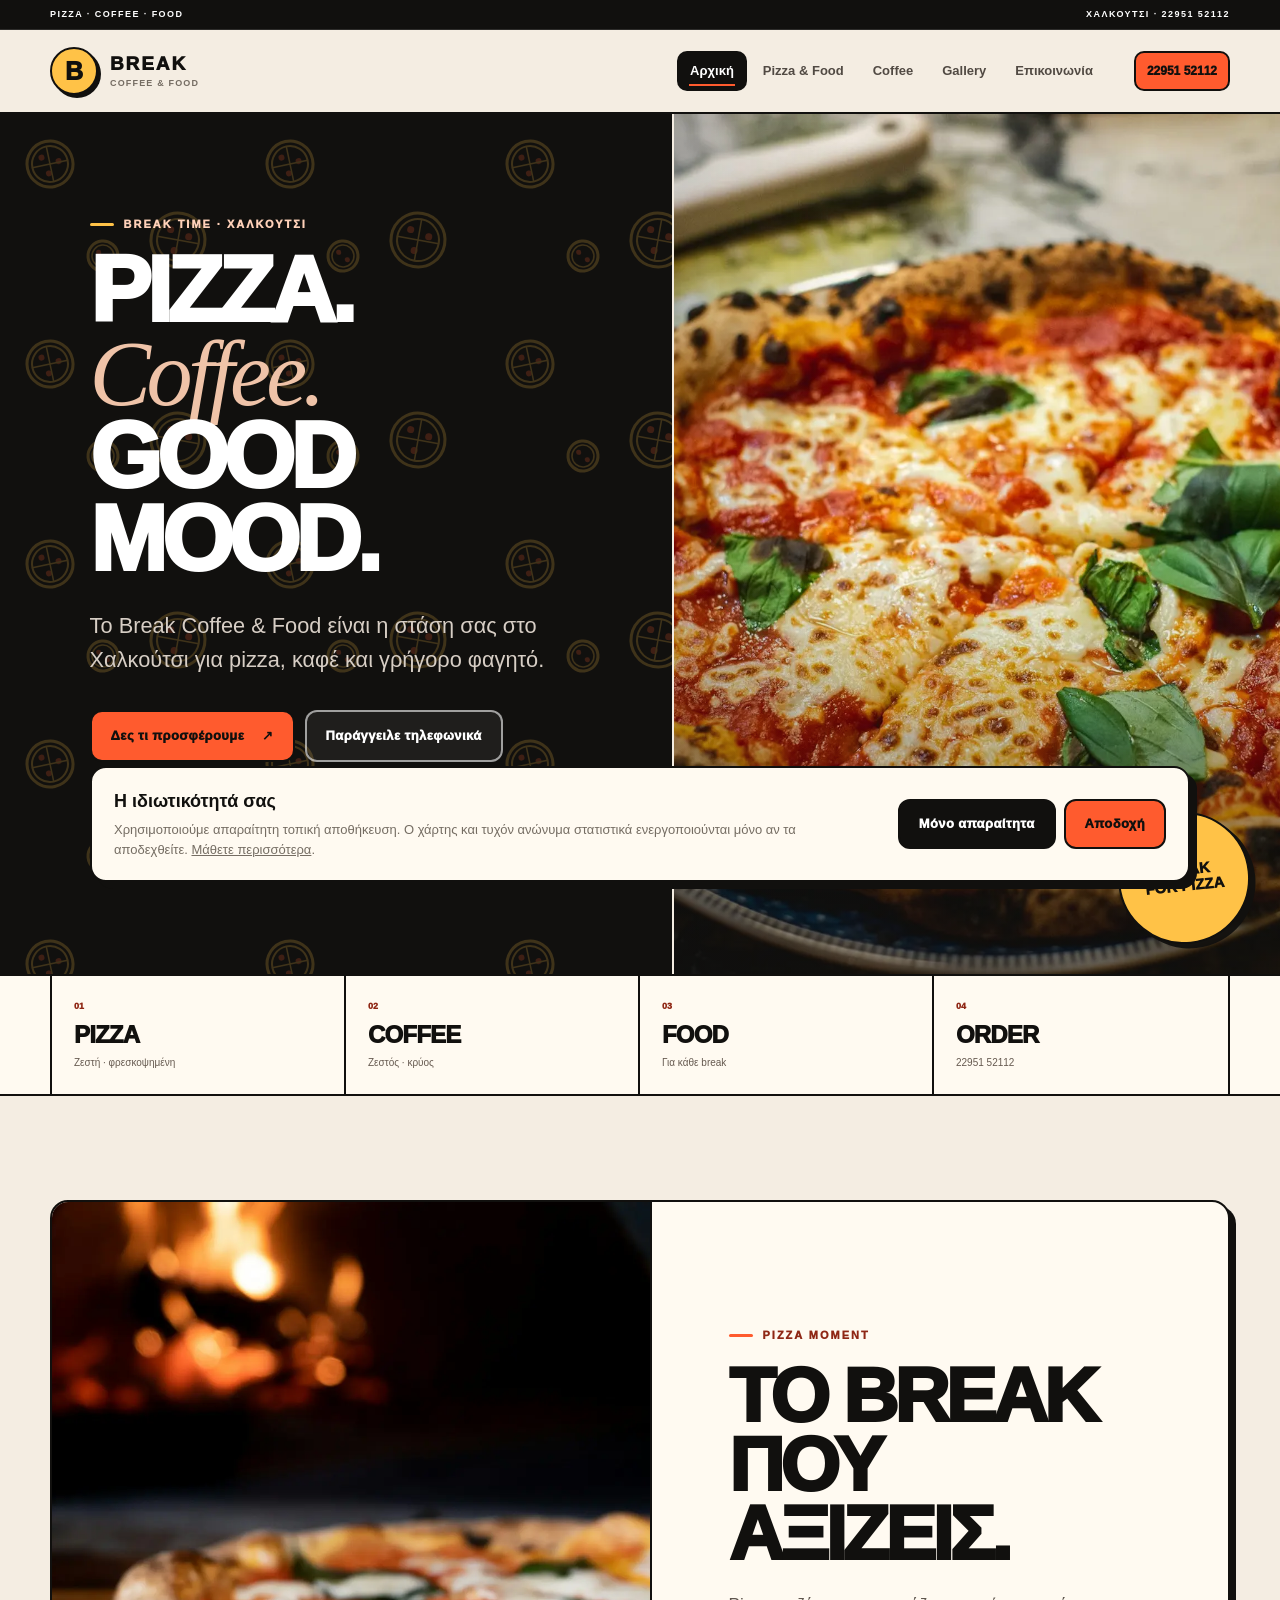
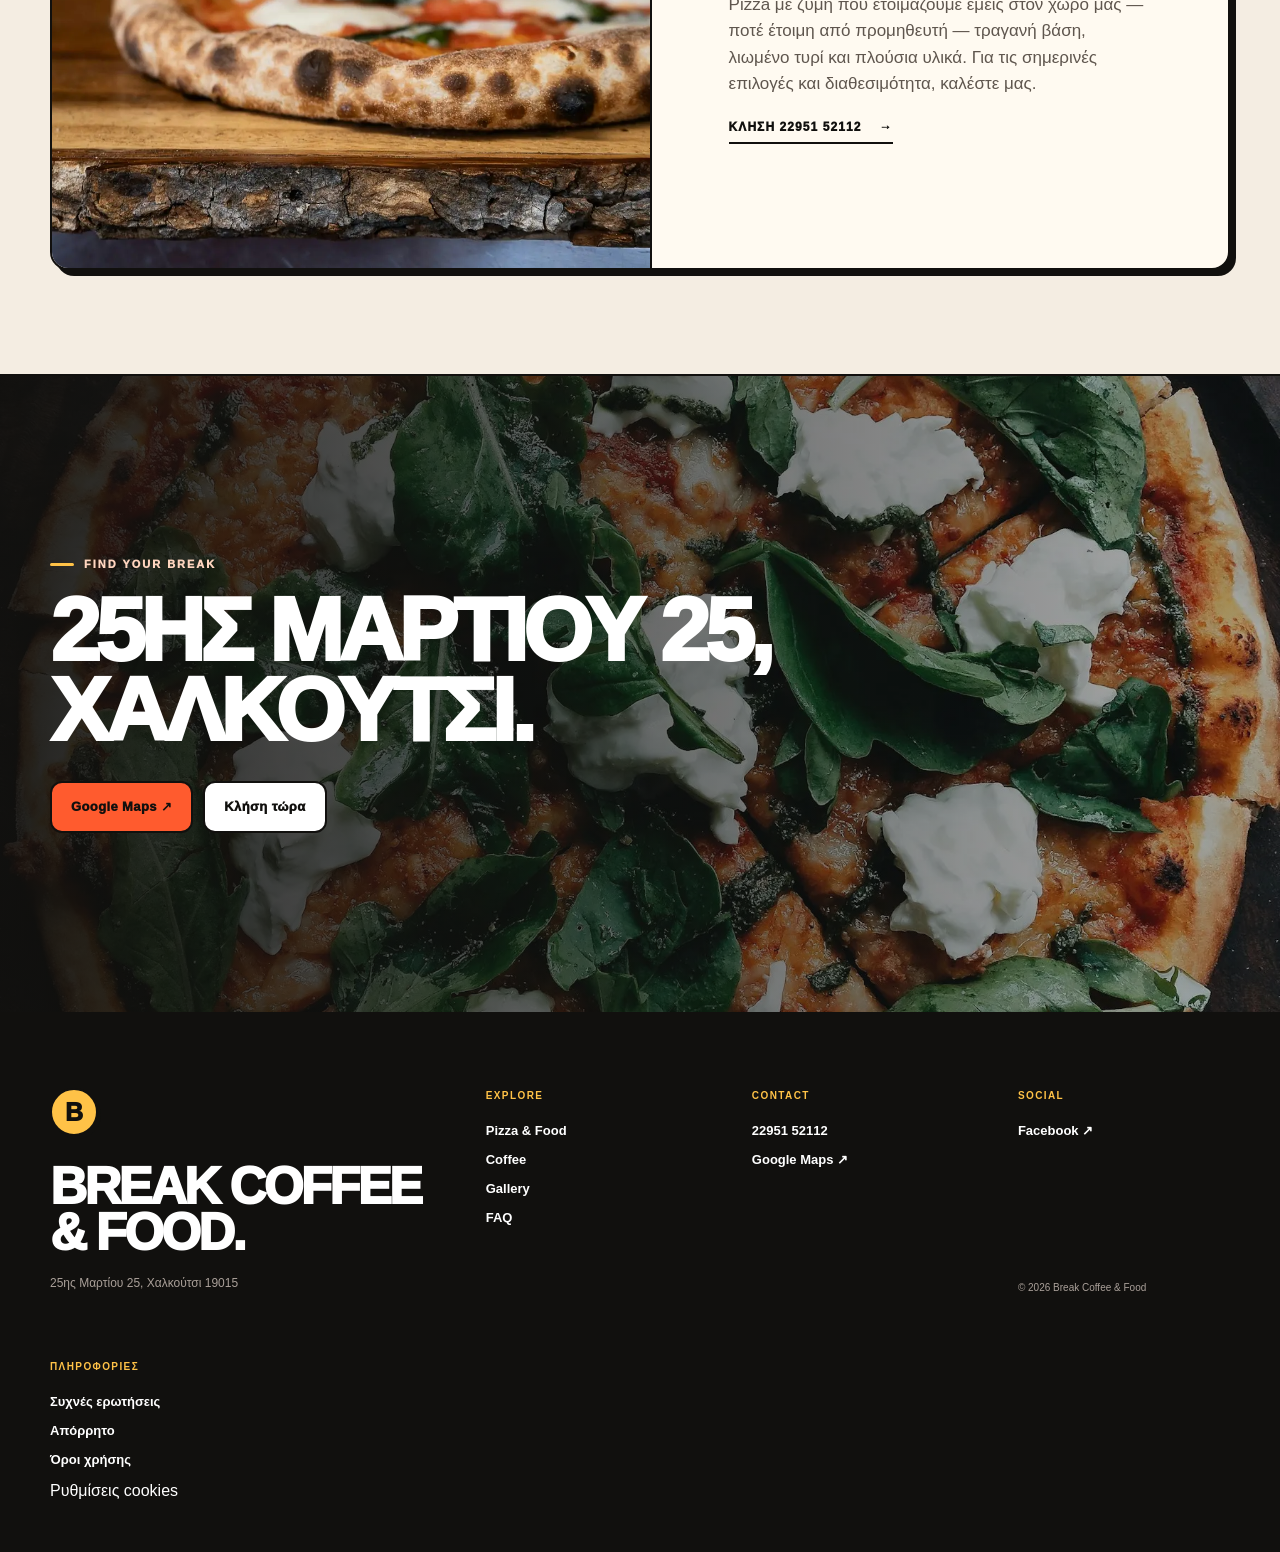
==== commit 995085a2: "Add files via upload" ====
--- a/index.html
+++ b/index.html
@@ -1 +1,201 @@
-<!doctype html><html lang="el"><head><meta charset="utf-8"><meta name="viewport" content="width=device-width,initial-scale=1,viewport-fit=cover"><meta name="theme-color" content="#17120f"><title>Break Coffee &amp; Food | Pizza &amp; Coffee στο Χαλκούτσι</title><meta name="description" content="Break Coffee & Food στο Χαλκούτσι: pizza, καφές και φαγητό στην 25ης Μαρτίου 25. Καλέστε στο 22951 52112 για πληροφορίες και παραγγελίες."><meta name="robots" content="index,follow,max-image-preview:large"><meta property="og:type" content="restaurant"><meta property="og:locale" content="el_GR"><meta property="og:site_name" content="Break Coffee & Food"><meta property="og:title" content="Break Coffee & Food | Χαλκούτσι"><meta property="og:description" content="Pizza, coffee & food στο Χαλκούτσι. 25ης Μαρτίου 25 · 22951 52112."><meta property="og:image" content="assets/images/break-stock/pizza-margherita.webp"><meta name="twitter:card" content="summary_large_image"><link rel="icon" href="assets/icons/break-icon.svg"><link rel="manifest" href="site.webmanifest"><link rel="stylesheet" href="assets/css/styles.css"><script type="application/ld+json">{"@context":"https://schema.org","@type":["Restaurant","CafeOrCoffeeShop"],"name":"Break Coffee & Food","telephone":"+30 22951 52112","image":"assets/images/break-stock/pizza-margherita.webp","servesCuisine":["Pizza","Coffee","Fast Food"],"address":{"@type":"PostalAddress","streetAddress":"25ης Μαρτίου 25","addressLocality":"Χαλκούτσι","postalCode":"19015","addressCountry":"GR"},"geo":{"@type":"GeoCoordinates","latitude":38.3318168,"longitude":23.7335785},"hasMap":"https://maps.app.goo.gl/ehyQrJEYoqwDDfWA9","sameAs":["https://www.facebook.com/p/Break-coffee-food-61578158137943/"]}</script></head><body class="home-page" data-page="index.html"><a class="skip-link" href="#main-content">Μετάβαση στο περιεχόμενο</a><header class="site-header" data-header><div class="utility-bar"><div class="container utility-inner"><span>PIZZA · COFFEE · FOOD</span><span>ΧΑΛΚΟΥΤΣΙ · 22951 52112</span></div></div><div class="container header-inner"><a class="brand" href="index.html" aria-label="Break Coffee & Food - Αρχική"><span class="brand-mark" aria-hidden="true">B</span><span class="brand-copy"><strong>BREAK</strong><small>COFFEE &amp; FOOD</small></span></a><nav class="desktop-nav" aria-label="Κύρια πλοήγηση"><a class="active" aria-current="page" href="index.html">Αρχική</a><a href="menu.html">Pizza &amp; Food</a><a href="drinks.html">Coffee</a><a href="gallery.html">Gallery</a><a href="contact.html">Επικοινωνία</a></nav><div class="header-actions"><a class="header-call" href="tel:+302295152112">22951 52112</a><button class="menu-toggle" type="button" aria-expanded="false" aria-controls="mobile-menu" data-menu-toggle><span></span><span></span><span></span><b class="sr-only">Άνοιγμα μενού</b></button></div></div><div class="mobile-menu" id="mobile-menu" data-mobile-menu><a href="index.html">Αρχική</a><a href="menu.html">Pizza &amp; Food</a><a href="drinks.html">Coffee</a><a href="gallery.html">Gallery</a><a href="contact.html">Επικοινωνία</a><a class="mobile-menu-cta" href="tel:+302295152112">Κλήση τώρα ↗</a></div></header><main id="main-content"><section class="home-hero"><div class="hero-copy"><p class="eyebrow light">BREAK TIME · ΧΑΛΚΟΥΤΣΙ</p><h1>Pizza.<br><em>Coffee.</em><br>Good mood.</h1><p class="hero-text">Το Break Coffee &amp; Food είναι η στάση σας στο Χαλκούτσι για pizza, καφέ και γρήγορο φαγητό.</p><div class="hero-actions"><a class="btn btn-primary" href="menu.html">Δες τι προσφέρουμε <span>↗</span></a><a class="btn btn-ghost" href="tel:+302295152112">Παράγγειλε τηλεφωνικά</a></div><div class="hero-facts"><span><b>ΔΙΕΥΘΥΝΣΗ</b>25ης Μαρτίου 25</span><span><b>ΠΕΡΙΟΧΗ</b>Χαλκούτσι 19015</span><span><b>ΤΗΛΕΦΩΝΟ</b>22951 52112</span></div></div><div class="hero-media"><img src="assets/images/break-stock/pizza-margherita.webp" alt="Φρεσκοψημένη pizza Margherita με βασιλικό" width="1800" height="1202" fetchpriority="high"><span class="hero-sticker">BREAK<br>FOR PIZZA</span></div></section><section class="category-strip"><div class="container category-grid"><a href="menu.html"><span>01</span><strong>PIZZA</strong><small>Ζεστή · φρεσκοψημένη</small></a><a href="drinks.html"><span>02</span><strong>COFFEE</strong><small>Ζεστός · κρύος</small></a><a href="menu.html#food"><span>03</span><strong>FOOD</strong><small>Για κάθε break</small></a><a href="contact.html"><span>04</span><strong>ORDER</strong><small>22951 52112</small></a></div></section><section class="split-feature container reveal"><div class="split-image"><img src="assets/images/break-stock/pizza-oven.webp" alt="Pizza μπροστά σε αναμμένο φούρνο" width="1800" height="1202" loading="lazy"></div><div class="split-copy"><p class="eyebrow">PIZZA MOMENT</p><h2>Το break που αξίζεις.</h2><p>Pizza με τραγανή βάση, λιωμένο τυρί και πλούσια υλικά. Για τις σημερινές επιλογές και διαθεσιμότητα, καλέστε μας.</p><a class="text-link" href="tel:+302295152112">Κλήση 22951 52112 <span>→</span></a></div></section><section class="visit-banner"><img src="assets/images/break-stock/pizza-table.webp" alt="Pizza με φρέσκα υλικά πάνω σε ξύλινο τραπέζι" width="1800" height="2400" loading="lazy"><div class="visit-banner-overlay"></div><div class="container visit-banner-copy"><p class="eyebrow light">FIND YOUR BREAK</p><h2>25ης Μαρτίου 25,<br>Χαλκούτσι.</h2><div><a class="btn btn-primary" href="https://maps.app.goo.gl/ehyQrJEYoqwDDfWA9" target="_blank" rel="noopener noreferrer">Google Maps ↗</a><a class="btn btn-light" href="tel:+302295152112">Κλήση τώρα</a></div></div></section></main><footer class="site-footer"><div class="container footer-grid"><div class="footer-lead"><span class="brand-mark">B</span><h2>Break Coffee<br>&amp; Food.</h2><p>25ης Μαρτίου 25, Χαλκούτσι 19015</p></div><div><h3>Explore</h3><a href="menu.html">Pizza &amp; Food</a><a href="drinks.html">Coffee</a><a href="gallery.html">Gallery</a><a href="faq.html">FAQ</a></div><div><h3>Contact</h3><a href="tel:+302295152112">22951 52112</a><a href="https://maps.app.goo.gl/ehyQrJEYoqwDDfWA9" target="_blank" rel="noopener noreferrer">Google Maps ↗</a></div><div><h3>Social</h3><a href="https://www.facebook.com/p/Break-coffee-food-61578158137943/" target="_blank" rel="noopener noreferrer">Facebook ↗</a><p class="footer-meta">© <span data-year></span> Break Coffee &amp; Food</p></div></div></footer><nav class="mobile-dock" aria-label="Κινητή πλοήγηση"><a class="active" href="index.html"><span>Αρχική</span></a><a href="menu.html"><span>Pizza</span></a><a href="drinks.html"><span>Coffee</span></a><a href="gallery.html"><span>Gallery</span></a><a href="contact.html"><span>Επικοινωνία</span></a></nav><script defer src="assets/js/app.js"></script></body></html>
+<!doctype html>
+<html lang="el">
+<head>
+<meta charset="utf-8">
+<meta name="viewport" content="width=device-width,initial-scale=1,viewport-fit=cover">
+<meta name="theme-color" content="#17120f">
+<title>Break Coffee &amp; Food | Pizza &amp; Coffee στο Χαλκούτσι</title>
+<meta name="description" content="Break Coffee & Food στο Χαλκούτσι: pizza, καφές και φαγητό στην 25ης Μαρτίου 25. Καλέστε στο 22951 52112 για πληροφορίες και παραγγελίες.">
+<meta name="robots" content="index,follow,max-image-preview:large">
+<meta property="og:type" content="restaurant">
+<meta property="og:locale" content="el_GR">
+<meta property="og:site_name" content="Break Coffee & Food">
+<meta property="og:title" content="Break Coffee & Food | Χαλκούτσι">
+<meta property="og:description" content="Pizza, coffee & food στο Χαλκούτσι. 25ης Μαρτίου 25 · 22951 52112.">
+<meta property="og:image" content="assets/images/break-stock/pizza-margherita.webp">
+<meta name="twitter:card" content="summary_large_image">
+<link rel="icon" href="assets/icons/break-icon.svg">
+<link rel="manifest" href="site.webmanifest">
+<link rel="stylesheet" href="assets/css/styles.css">
+<script type="application/ld+json">{"@context":"https://schema.org","@type":["Restaurant","CafeOrCoffeeShop"],"name":"Break Coffee & Food","telephone":"+30 22951 52112","image":"assets/images/break-stock/pizza-margherita.webp","servesCuisine":["Pizza","Coffee","Fast Food"],"address":{"@type":"PostalAddress","streetAddress":"25ης Μαρτίου 25","addressLocality":"Χαλκούτσι","postalCode":"19015","addressCountry":"GR"},"geo":{"@type":"GeoCoordinates","latitude":38.3318168,"longitude":23.7335785},"hasMap":"https://maps.app.goo.gl/ehyQrJEYoqwDDfWA9","sameAs":["https://www.facebook.com/p/Break-coffee-food-61578158137943/"]}</script>
+</head>
+<body class="home-page" data-page="index.html">
+<div class="site-intro" data-site-intro role="status" aria-label="Το Break Coffee &amp; Food φορτώνει">
+<div class="intro-pizza" aria-hidden="true">
+<span></span><span></span><span></span><span></span>
+</div>
+<p class="intro-kicker">ΧΑΛΚΟΥΤΣΙ · 25ΗΣ ΜΑΡΤΙΟΥ 25</p>
+<strong>BREAK</strong>
+<small>COFFEE &amp; FOOD</small>
+<div class="intro-progress" aria-hidden="true"><i></i></div>
+</div>
+<a class="skip-link" href="#main-content">Μετάβαση στο περιεχόμενο</a>
+<header class="site-header" data-header>
+<div class="utility-bar">
+<div class="container utility-inner">
+<span>PIZZA · COFFEE · FOOD</span>
+<span>ΧΑΛΚΟΥΤΣΙ · 22951 52112</span>
+</div>
+</div>
+<div class="container header-inner">
+<a class="brand" href="index.html" aria-label="Break Coffee & Food - Αρχική">
+<span class="brand-mark" aria-hidden="true">B</span>
+<span class="brand-copy">
+<strong>BREAK</strong>
+<small>COFFEE &amp; FOOD</small>
+</span>
+</a>
+<nav class="desktop-nav" aria-label="Κύρια πλοήγηση">
+<a class="active" aria-current="page" href="index.html">Αρχική</a>
+<a href="menu.html">Pizza &amp; Food</a>
+<a href="drinks.html">Coffee</a>
+<a href="gallery.html">Gallery</a>
+<a href="contact.html">Επικοινωνία</a>
+</nav>
+<div class="header-actions">
+<a class="header-call" href="tel:+302295152112">22951 52112</a>
+<button class="menu-toggle" type="button" aria-expanded="false" aria-controls="mobile-menu" data-menu-toggle>
+<span>
+</span>
+<span>
+</span>
+<span>
+</span>
+<b class="sr-only">Άνοιγμα μενού</b>
+</button>
+</div>
+</div>
+<div class="mobile-menu" id="mobile-menu" data-mobile-menu>
+<a href="index.html">Αρχική</a>
+<a href="menu.html">Pizza &amp; Food</a>
+<a href="drinks.html">Coffee</a>
+<a href="gallery.html">Gallery</a>
+<a href="contact.html">Επικοινωνία</a>
+<a class="mobile-menu-cta" href="tel:+302295152112">Κλήση τώρα ↗</a>
+</div>
+</header>
+<main id="main-content">
+<section class="home-hero">
+<div class="hero-copy">
+<p class="eyebrow light">BREAK TIME · ΧΑΛΚΟΥΤΣΙ</p>
+<h1>Pizza.<br>
+<em>Coffee.</em>
+<br>Good mood.</h1>
+<p class="hero-text">Το Break Coffee &amp; Food είναι η στάση σας στο Χαλκούτσι για pizza, καφέ και γρήγορο φαγητό.</p>
+<div class="hero-actions">
+<a class="btn btn-primary" href="menu.html">Δες τι προσφέρουμε <span>↗</span>
+</a>
+<a class="btn btn-ghost" href="tel:+302295152112">Παράγγειλε τηλεφωνικά</a>
+</div>
+<div class="hero-facts">
+<span>
+<b>ΔΙΕΥΘΥΝΣΗ</b>25ης Μαρτίου 25</span>
+<span>
+<b>ΠΕΡΙΟΧΗ</b>Χαλκούτσι 19015</span>
+<span>
+<b>ΤΗΛΕΦΩΝΟ</b>22951 52112</span>
+</div>
+</div>
+<div class="hero-media">
+<img src="assets/images/break-stock/pizza-margherita.webp" alt="Φρεσκοψημένη pizza Margherita με βασιλικό" width="1800" height="1202" fetchpriority="high">
+<span class="hero-sticker">BREAK<br>FOR PIZZA</span>
+</div>
+</section>
+<section class="category-strip">
+<div class="container category-grid">
+<a href="menu.html">
+<span>01</span>
+<strong>PIZZA</strong>
+<small>Ζεστή · φρεσκοψημένη</small>
+</a>
+<a href="drinks.html">
+<span>02</span>
+<strong>COFFEE</strong>
+<small>Ζεστός · κρύος</small>
+</a>
+<a href="menu.html#food">
+<span>03</span>
+<strong>FOOD</strong>
+<small>Για κάθε break</small>
+</a>
+<a href="contact.html">
+<span>04</span>
+<strong>ORDER</strong>
+<small>22951 52112</small>
+</a>
+</div>
+</section>
+<section class="split-feature container reveal">
+<div class="split-image">
+<img src="assets/images/break-stock/pizza-oven.webp" alt="Pizza μπροστά σε αναμμένο φούρνο" width="1800" height="1202" loading="lazy">
+</div>
+<div class="split-copy">
+<p class="eyebrow">PIZZA MOMENT</p>
+<h2>Το break που αξίζεις.</h2>
+<p>Pizza με ζύμη που ετοιμάζουμε εμείς στον χώρο μας — ποτέ έτοιμη από προμηθευτή — τραγανή βάση, λιωμένο τυρί και πλούσια υλικά. Για τις σημερινές επιλογές και διαθεσιμότητα, καλέστε μας.</p>
+<a class="text-link" href="tel:+302295152112">Κλήση 22951 52112 <span>→</span>
+</a>
+</div>
+</section>
+<section class="visit-banner">
+<img src="assets/images/break-stock/pizza-table.webp" alt="Pizza με φρέσκα υλικά πάνω σε ξύλινο τραπέζι" width="1800" height="2400" loading="lazy">
+<div class="visit-banner-overlay">
+</div>
+<div class="container visit-banner-copy">
+<p class="eyebrow light">FIND YOUR BREAK</p>
+<h2>25ης Μαρτίου 25,<br>Χαλκούτσι.</h2>
+<div>
+<a class="btn btn-primary" href="https://maps.app.goo.gl/ehyQrJEYoqwDDfWA9" target="_blank" rel="noopener noreferrer">Google Maps ↗</a>
+<a class="btn btn-light" href="tel:+302295152112">Κλήση τώρα</a>
+</div>
+</div>
+</section>
+</main>
+<footer class="site-footer">
+<div class="container footer-grid">
+<div class="footer-lead">
+<span class="brand-mark">B</span>
+<h2>Break Coffee<br>&amp; Food.</h2>
+<p>25ης Μαρτίου 25, Χαλκούτσι 19015</p>
+</div>
+<div>
+<h3>Explore</h3>
+<a href="menu.html">Pizza &amp; Food</a>
+<a href="drinks.html">Coffee</a>
+<a href="gallery.html">Gallery</a>
+<a href="faq.html">FAQ</a>
+</div>
+<div>
+<h3>Contact</h3>
+<a href="tel:+302295152112">22951 52112</a>
+<a href="https://maps.app.goo.gl/ehyQrJEYoqwDDfWA9" target="_blank" rel="noopener noreferrer">Google Maps ↗</a>
+</div>
+<div>
+<h3>Social</h3>
+<a href="https://www.facebook.com/p/Break-coffee-food-61578158137943/" target="_blank" rel="noopener noreferrer">Facebook ↗</a>
+<p class="footer-meta">© <span data-year>
+</span> Break Coffee &amp; Food</p>
+</div>
+</div>
+</footer>
+<nav class="mobile-dock" aria-label="Κινητή πλοήγηση">
+<a class="active" href="index.html">
+<span>Αρχική</span>
+</a>
+<a href="menu.html">
+<span>Pizza</span>
+</a>
+<a href="drinks.html">
+<span>Coffee</span>
+</a>
+<a href="gallery.html">
+<span>Gallery</span>
+</a>
+<a href="contact.html">
+<span>Επικοινωνία</span>
+</a>
+</nav>
+<script defer src="assets/js/app.js">
+</script>
+</body>
+</html>
--- a/assets/css/styles.css
+++ b/assets/css/styles.css
@@ -124,5 +124,21 @@
 /* Break Coffee & Food rebrand */
 :root{--accent:#ff5b2e;--accent-2:#ffc247;--coffee:#8f2715}.brand-mark{background:var(--accent-2)}.hero-sticker{background:var(--accent-2)}
 .offering-grid{display:grid;grid-template-columns:repeat(3,1fr);gap:16px;padding-block:90px}.offering-grid article{padding:30px;background:var(--paper-2);border:2px solid var(--ink);border-radius:var(--radius);box-shadow:var(--shadow-hard)}.offering-grid span{font-size:11px;font-weight:950;color:var(--coffee)}.offering-grid h2{font-size:44px;margin:12px 0}.offering-grid p{color:var(--muted)}
-@media(max-width:760px){.offering-grid{grid-template-columns:1fr;padding-block:58px}.offering-grid h2{font-size:36px}}
+.construction-notice{padding:44px 0 0;background:var(--paper)}.construction-card{position:relative;display:grid;grid-template-columns:auto 1fr auto;align-items:center;gap:28px;padding:30px 34px;border:2px solid var(--ink);border-radius:var(--radius);background:var(--paper-2);box-shadow:var(--shadow-hard);overflow:hidden}.construction-card::before{content:"";position:absolute;inset:0 0 auto;height:9px;background:repeating-linear-gradient(135deg,var(--ink) 0 13px,var(--accent-2) 13px 26px);background-size:37px 37px;animation:construction-stripes 1.2s linear infinite}.construction-icon{display:grid;place-items:center;width:82px;height:82px;border:2px solid var(--ink);border-radius:50%;background:var(--accent-2);box-shadow:4px 4px 0 var(--ink)}.construction-icon span{font-size:38px;animation:construction-bob 1.4s ease-in-out infinite}.construction-card .eyebrow{margin-bottom:8px}.construction-card h2{max-width:680px;margin:0 0 8px;font-size:clamp(28px,3.2vw,45px);line-height:1;text-transform:uppercase}.construction-card p:not(.eyebrow){max-width:700px;margin:0;color:var(--muted);font-size:14px}.construction-card .btn{white-space:nowrap}@keyframes construction-stripes{to{background-position:37px 0}}@keyframes construction-bob{50%{transform:translateY(-5px) rotate(-4deg)}}
+@media(max-width:900px){.construction-card{grid-template-columns:auto 1fr}.construction-card .btn{grid-column:1/-1;width:100%}}
+@media(max-width:760px){.offering-grid{grid-template-columns:1fr;padding-block:58px}.offering-grid h2{font-size:36px}.construction-notice{padding-top:28px}.construction-card{grid-template-columns:1fr;gap:18px;padding:28px 22px 22px}.construction-icon{width:64px;height:64px}.construction-icon span{font-size:30px}.construction-card .btn{grid-column:auto}}
+@media(prefers-reduced-motion:reduce){.construction-card::before,.construction-icon span{animation:none}}
 .gallery-hero::before{background-image:url('../images/break-stock/pizza-oven.webp')}
+
+/* Homepage pizza pattern: replaces the oversized letter watermark. */
+.hero-copy::after{content:"";position:absolute;inset:0;background:url('../images/pizza-pattern.svg') repeat;background-size:240px 200px;opacity:.7;pointer-events:none}
+.hero-copy .eyebrow{position:relative;z-index:1}
+
+/* Keep wheel and touch scrolling native and avoid a full-screen fixed repaint. */
+html{scroll-behavior:auto}
+body::before{display:none}
+
+/* Branded first-load animation, adapted from performance-focused CSS loader patterns. */
+body.intro-active{overflow:hidden}.site-intro{position:fixed;z-index:20000;inset:0;display:grid;place-content:center;justify-items:center;background:var(--ink);color:#fff;transition:opacity .55s ease,visibility .55s ease;isolation:isolate}.site-intro::before{content:"";position:absolute;inset:0;background:url('../images/pizza-pattern.svg') repeat;background-size:240px 200px;opacity:.24;z-index:-1}.site-intro.is-leaving{opacity:0;visibility:hidden;pointer-events:none}.intro-pizza{position:relative;width:112px;height:112px;margin-bottom:25px;border:10px solid #e9a33f;border-radius:50%;background:#ffc247;box-shadow:0 0 0 3px #fff,8px 8px 0 var(--accent);animation:intro-spin 1.45s cubic-bezier(.65,0,.35,1) infinite}.intro-pizza::before,.intro-pizza::after{content:"";position:absolute;inset:50% auto auto 50%;width:2px;height:100%;background:rgba(143,39,21,.32);transform-origin:top}.intro-pizza::before{transform:rotate(45deg) translateY(-50%)}.intro-pizza::after{transform:rotate(135deg) translateY(-50%)}.intro-pizza span{position:absolute;width:13px;height:13px;border-radius:50%;background:var(--accent);box-shadow:inset 0 0 0 2px rgba(143,39,21,.35)}.intro-pizza span:nth-child(1){left:25px;top:20px}.intro-pizza span:nth-child(2){right:22px;top:33px}.intro-pizza span:nth-child(3){left:34px;bottom:20px}.intro-pizza span:nth-child(4){right:28px;bottom:25px}.intro-kicker{margin:0 0 8px;color:var(--accent-2);font-size:9px;font-weight:950;letter-spacing:.2em}.site-intro>strong{font-family:"Arial Narrow",Arial,sans-serif;font-size:clamp(58px,10vw,96px);line-height:.85;letter-spacing:.06em}.site-intro>small{margin-top:12px;font-weight:850;letter-spacing:.24em;color:#d7cec5}.intro-progress{width:min(250px,60vw);height:4px;margin-top:32px;overflow:hidden;background:rgba(255,255,255,.16);border-radius:99px}.intro-progress i{display:block;width:100%;height:100%;background:var(--accent);transform-origin:left;animation:intro-progress 1.45s ease-out both}.site-ready .site-header{animation:page-drop .65s both}.site-ready .hero-copy>*{animation:page-rise .7s both}.site-ready .hero-copy>*:nth-child(2){animation-delay:.08s}.site-ready .hero-copy>*:nth-child(3){animation-delay:.15s}.site-ready .hero-copy>*:nth-child(4){animation-delay:.22s}.site-ready .hero-copy>*:nth-child(5){animation-delay:.29s}.site-ready .hero-media{animation:page-image-in .9s .12s both}.category-grid a{animation:page-rise .55s both}.category-grid a:nth-child(2){animation-delay:.06s}.category-grid a:nth-child(3){animation-delay:.12s}.category-grid a:nth-child(4){animation-delay:.18s}@keyframes intro-spin{0%{transform:rotate(0) scale(.88)}50%{transform:rotate(180deg) scale(1.04)}100%{transform:rotate(360deg) scale(.88)}}@keyframes intro-progress{from{transform:scaleX(0)}to{transform:scaleX(1)}}@keyframes page-rise{from{opacity:0;transform:translateY(24px)}to{opacity:1;transform:none}}@keyframes page-drop{from{opacity:0;transform:translateY(-18px)}to{opacity:1;transform:none}}@keyframes page-image-in{from{opacity:0;transform:scale(1.035)}to{opacity:1;transform:none}}
+@media(prefers-reduced-motion:reduce){.site-intro,.intro-pizza,.intro-progress i,.site-ready .site-header,.site-ready .hero-copy>*,.site-ready .hero-media,.category-grid a{animation:none!important;transition:none!important}}
+.home-page:not(.site-ready) .category-grid a{animation:none}
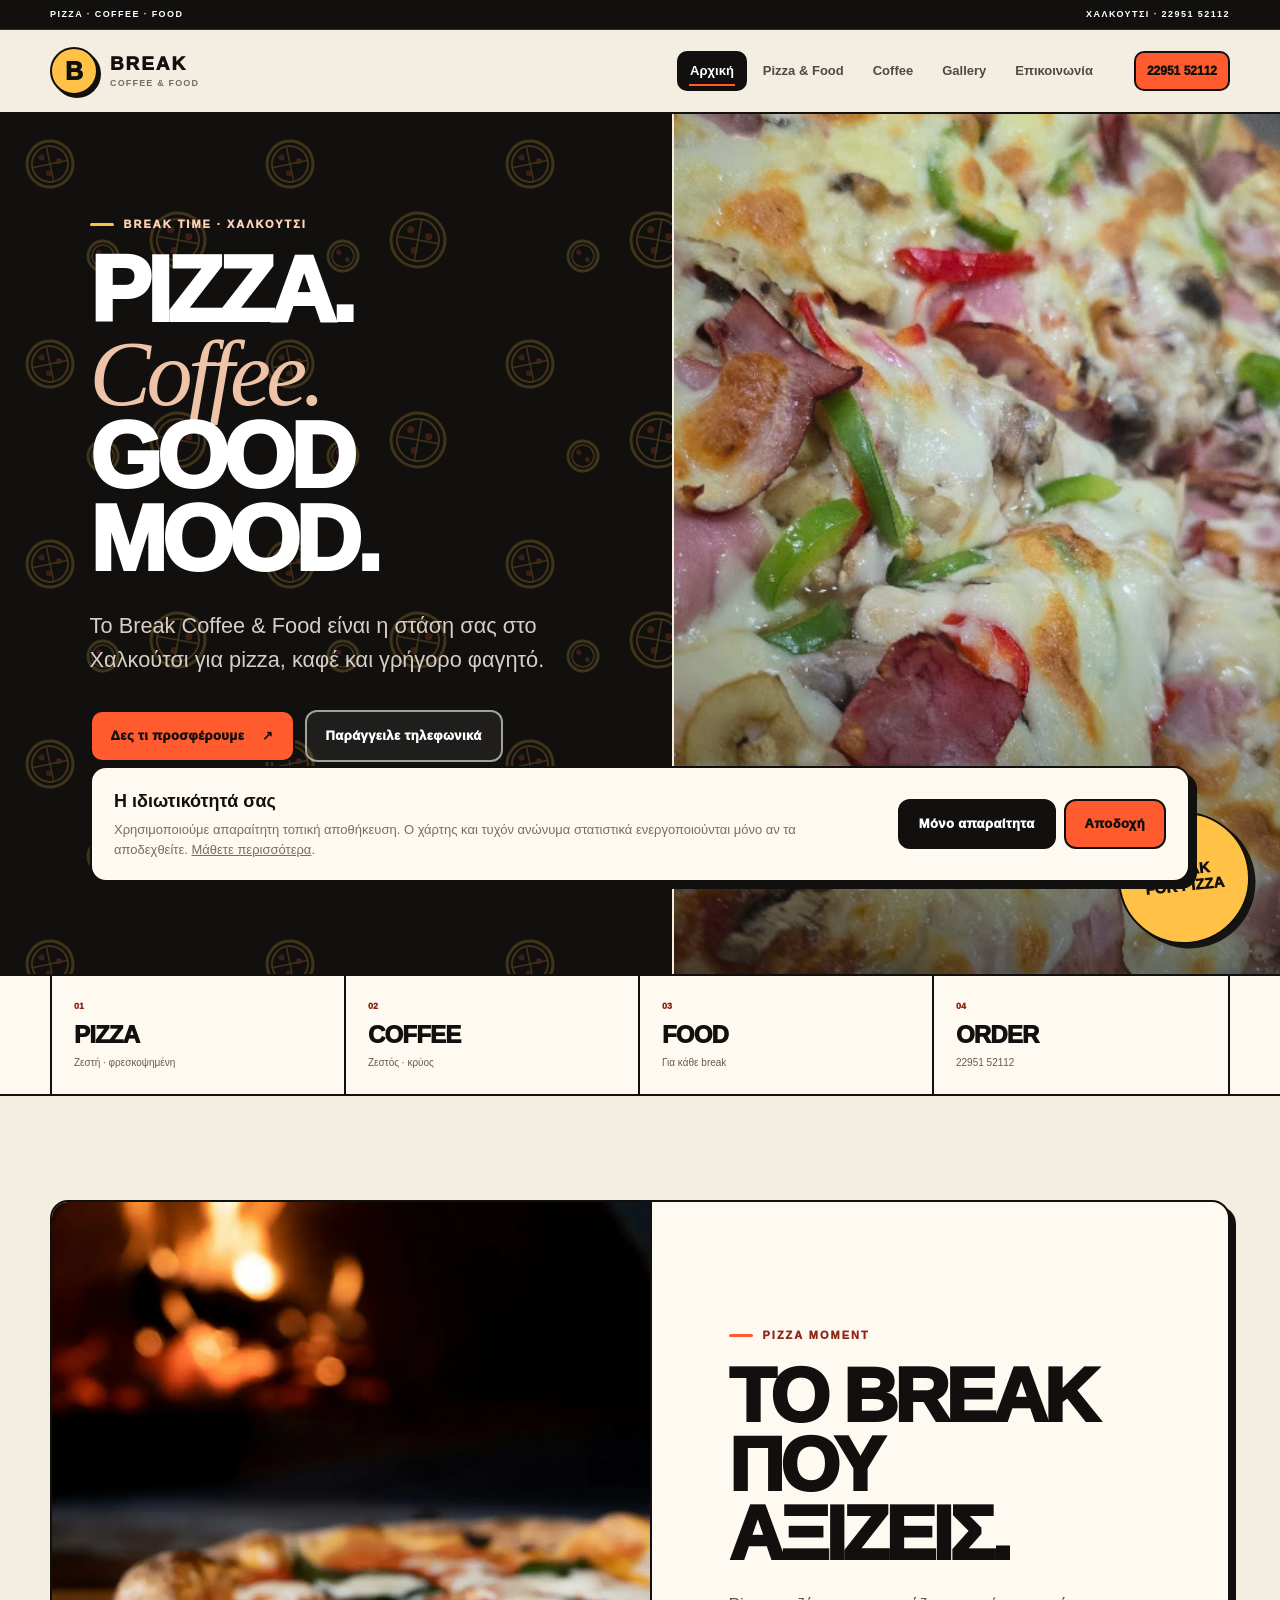
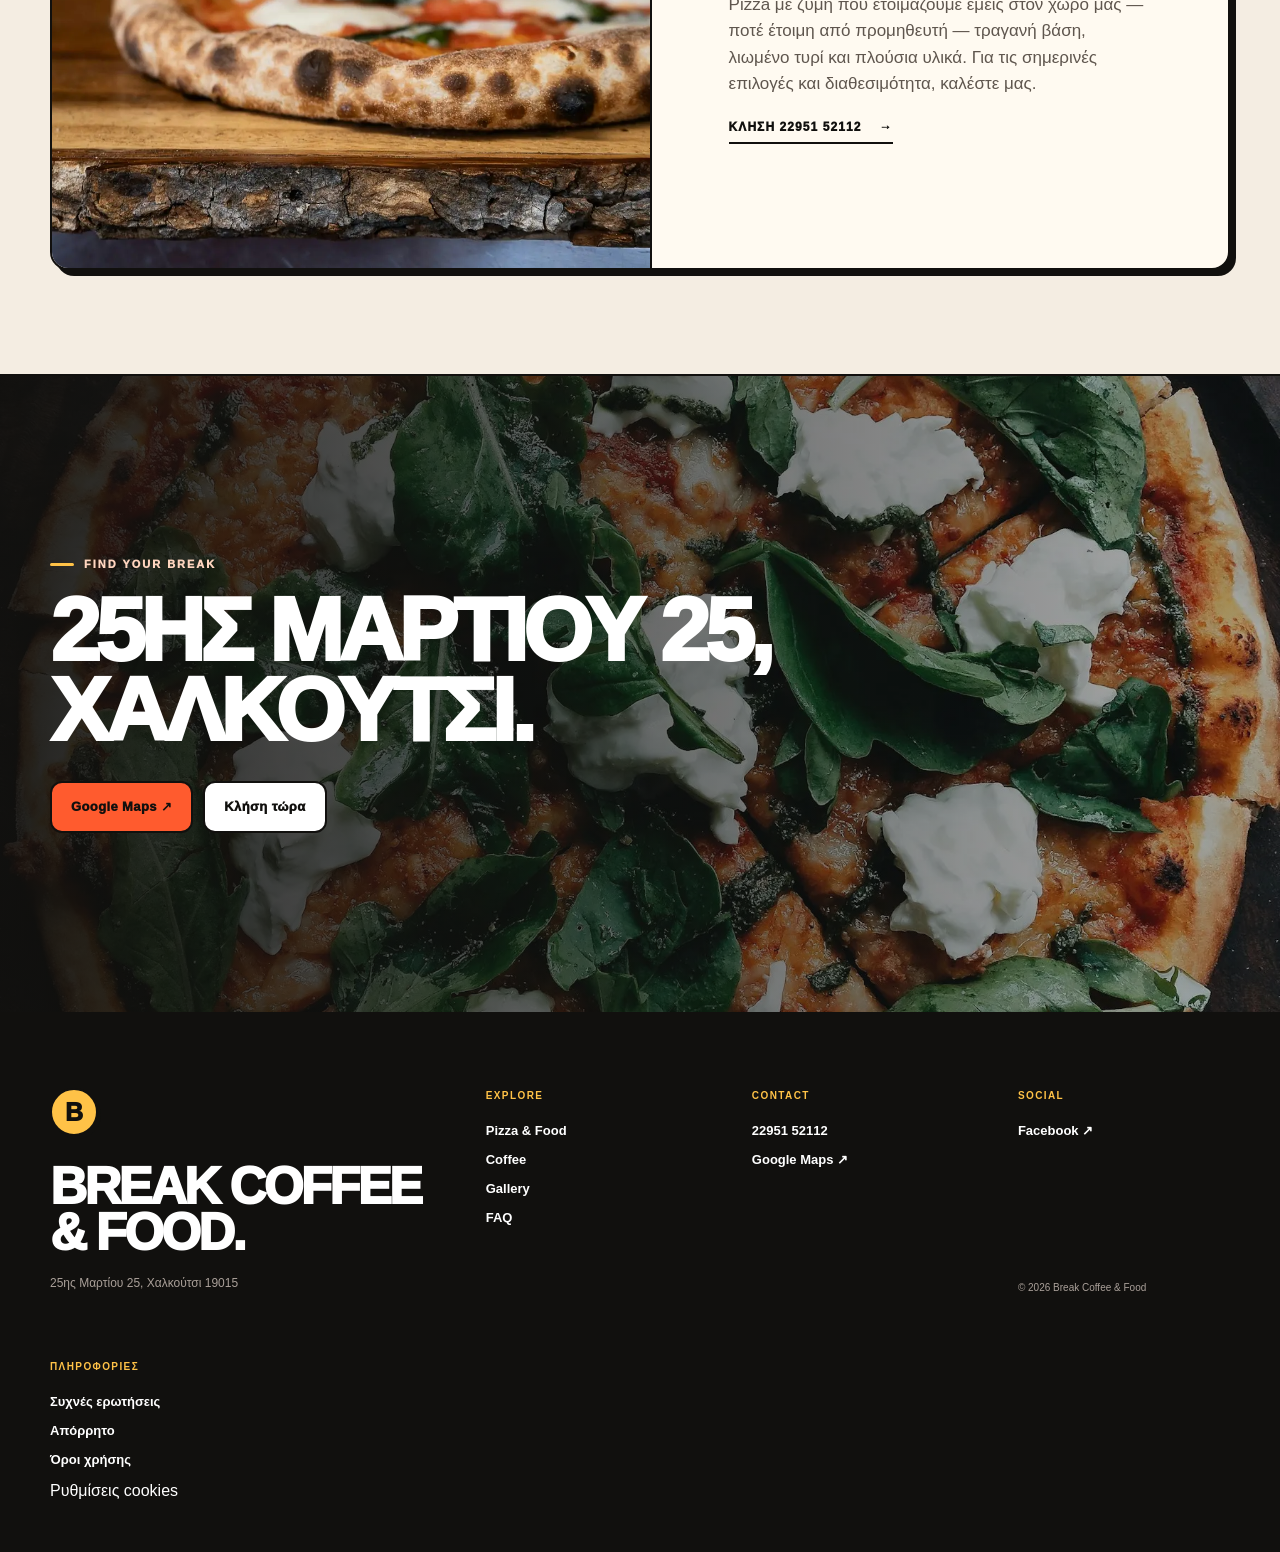
==== commit 22e19741: "Add files via upload" ====
--- a/index.html
+++ b/index.html
@@ -12,7 +12,7 @@
 <meta property="og:site_name" content="Break Coffee & Food">
 <meta property="og:title" content="Break Coffee & Food | Χαλκούτσι">
 <meta property="og:description" content="Pizza, coffee & food στο Χαλκούτσι. 25ης Μαρτίου 25 · 22951 52112.">
-<meta property="og:image" content="assets/images/break-stock/pizza-margherita.webp">
+<meta property="og:image" content="assets/images/break-originals/break-special-pizza.jpg">
 <meta name="twitter:card" content="summary_large_image">
 <link rel="icon" href="assets/icons/break-icon.svg">
 <link rel="manifest" href="site.webmanifest">
@@ -97,7 +97,7 @@
 </div>
 </div>
 <div class="hero-media">
-<img src="assets/images/break-stock/pizza-margherita.webp" alt="Φρεσκοψημένη pizza Margherita με βασιλικό" width="1800" height="1202" fetchpriority="high">
+<img src="assets/images/break-originals/break-special-pizza.jpg" alt="Pizza του Break με ζαμπόν, μανιτάρια και πιπεριές" width="640" height="640" fetchpriority="high">
 <span class="hero-sticker">BREAK<br>FOR PIZZA</span>
 </div>
 </section>
